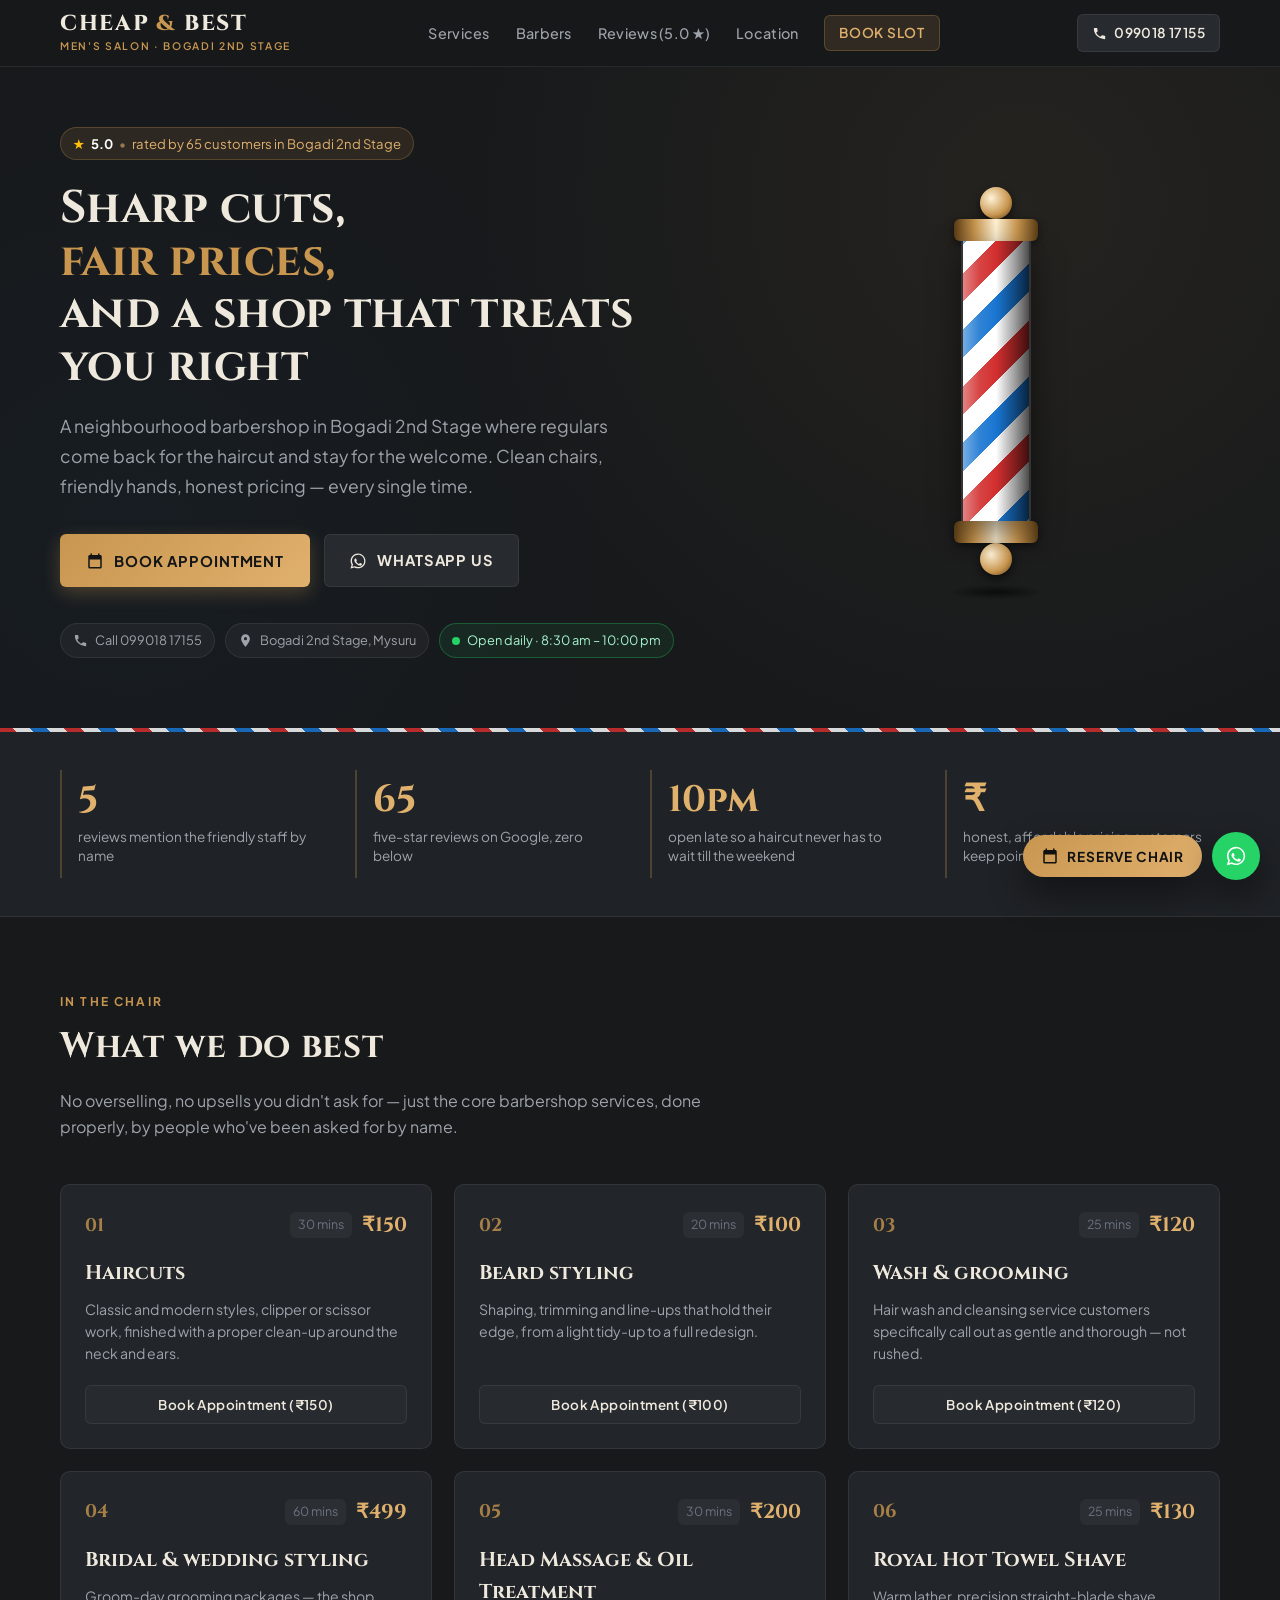
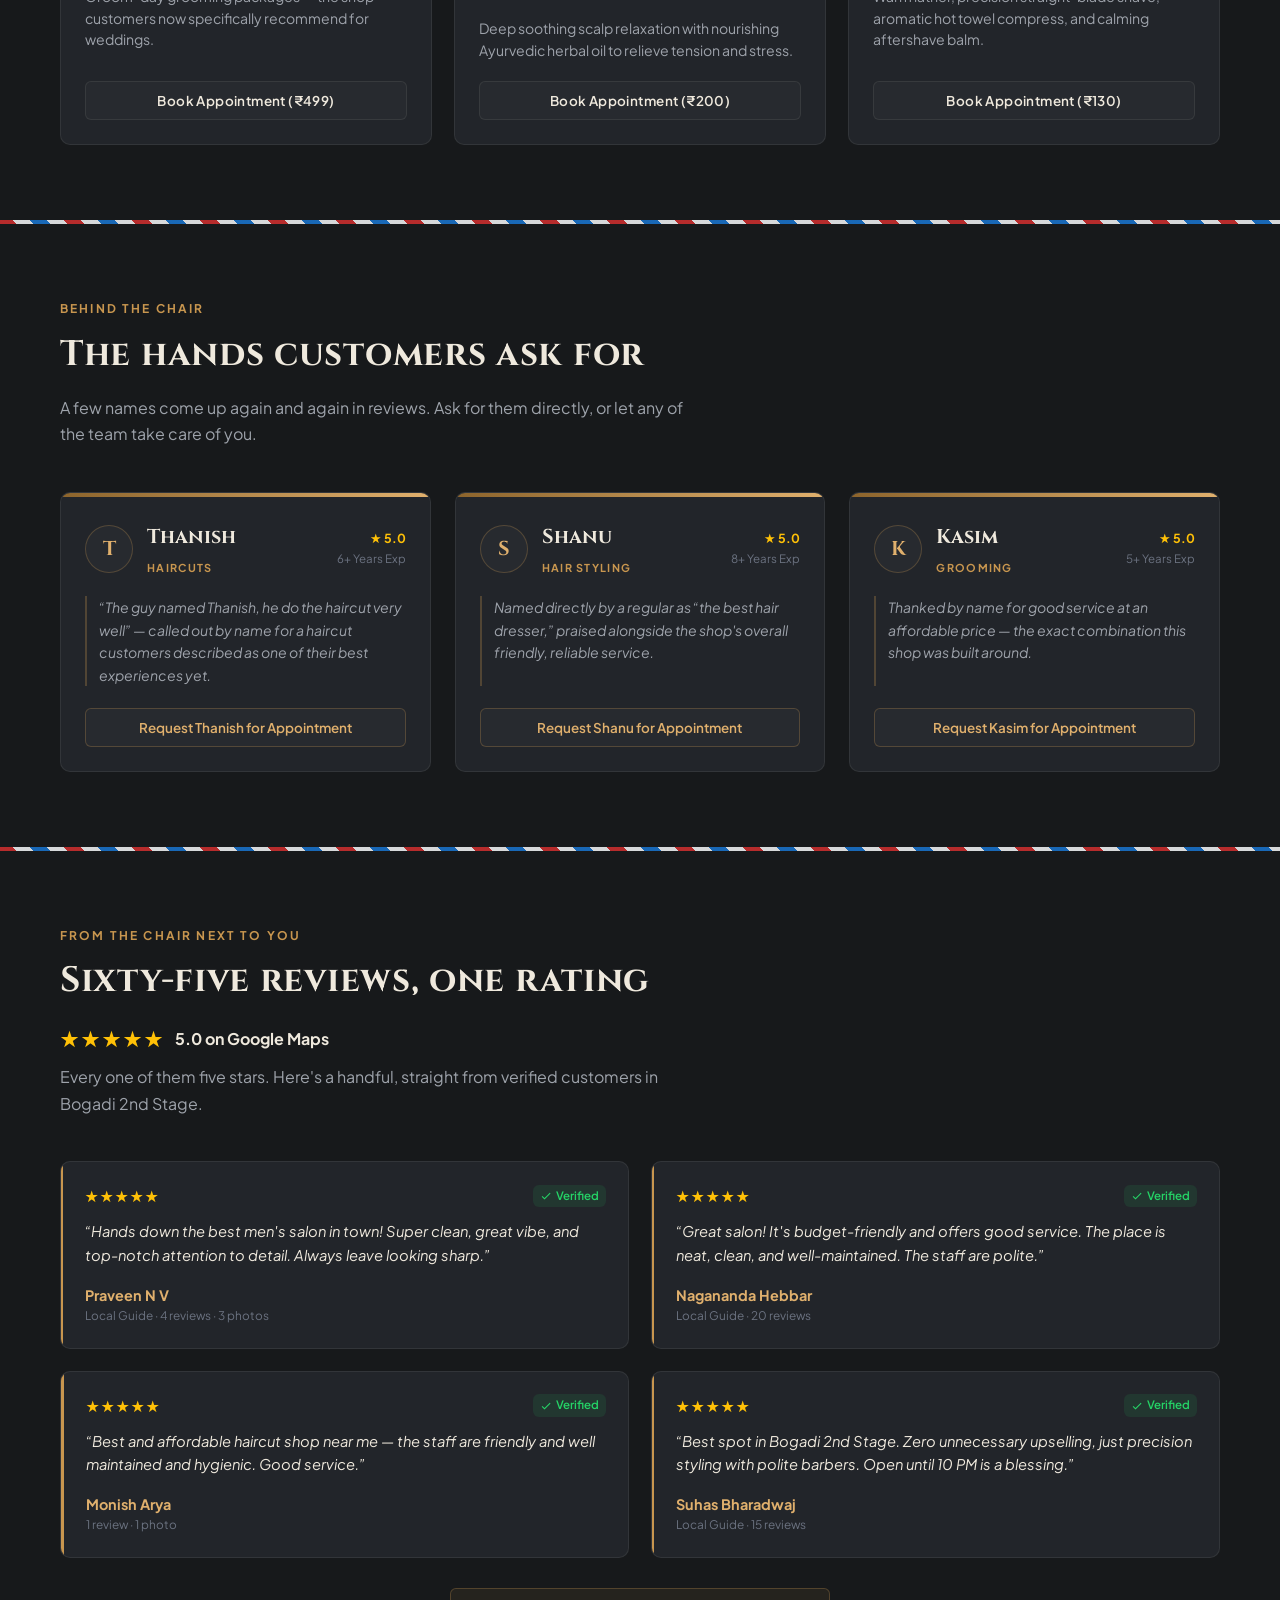
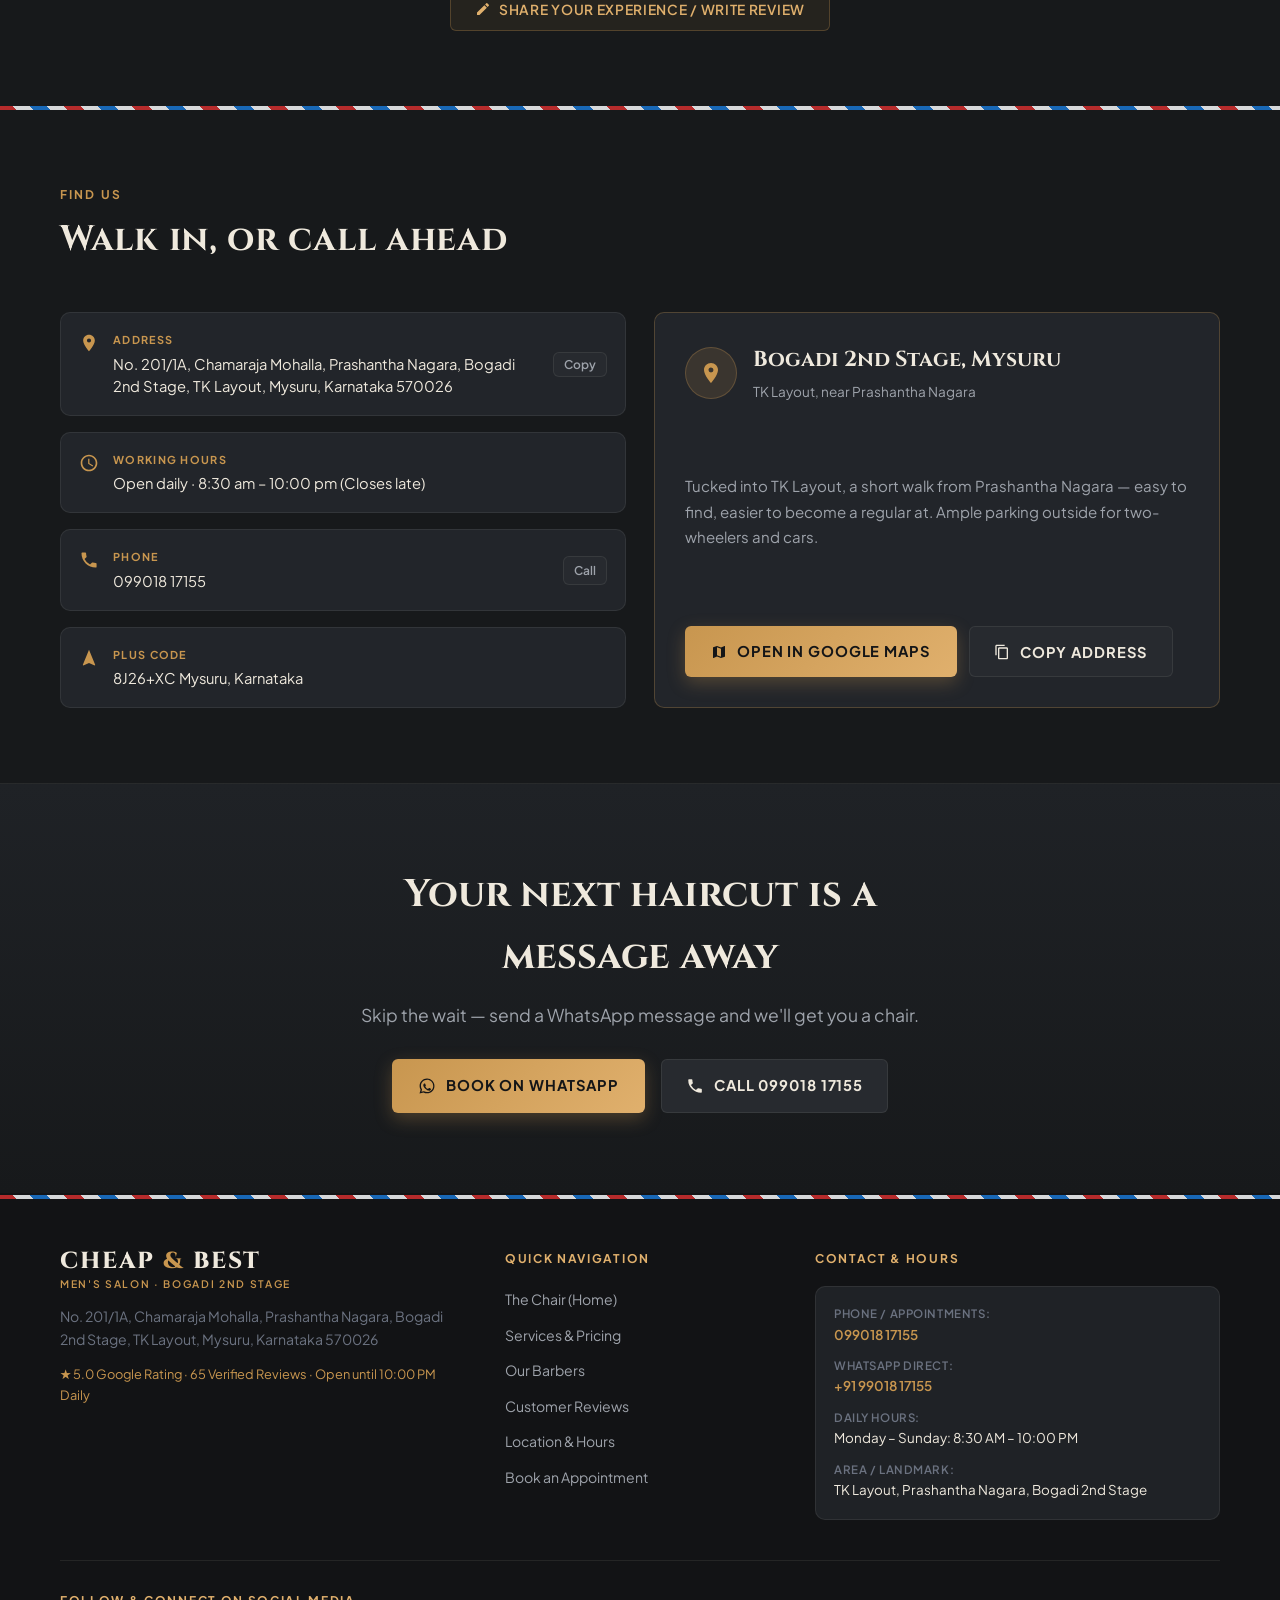
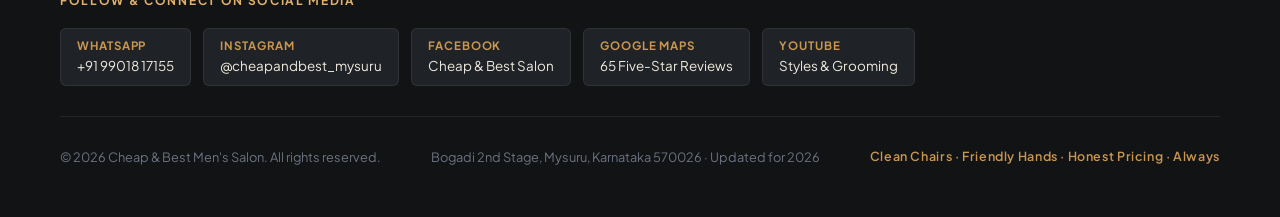
==== index.html @ 88ff7879 "feat: add web assets and site structure Implement the website codebase including HTML, CSS, and Java" ====
<!DOCTYPE html>
<html lang="en">
<head>
  <meta charset="UTF-8">
  <meta name="viewport" content="width=device-width, initial-scale=1.0">
  <title>Cheap & Best Men's Salon | Bogadi 2nd Stage, Mysuru</title>
  <meta name="description" content="A neighbourhood barbershop in Bogadi 2nd Stage where regulars come back for the haircut and stay for the welcome. Clean chairs, friendly hands, honest pricing.">
  <link rel="preconnect" href="https://fonts.googleapis.com">
  <link rel="preconnect" href="https://fonts.gstatic.com" crossorigin>
  <link href="https://fonts.googleapis.com/css2?family=Cinzel:wght@600;700;800&family=Plus+Jakarta+Sans:wght@400;500;600;700&display=swap" rel="stylesheet">
  <link rel="stylesheet" href="website/style.css">
  <link rel="stylesheet" href="style.css">
</head>
<body>

  <!-- Top Sticky Announcement & Nav -->
  <header class="site-header">
    <div class="nav-container">
      <a href="#" class="brand">
        <div class="brand-title">CHEAP <span class="amp">&amp;</span> BEST</div>
        <div class="brand-sub">MEN'S SALON · BOGADI 2ND STAGE</div>
      </a>

      <nav class="nav-links" id="navLinks">
        <a href="#services">Services</a>
        <a href="#barbers">Barbers</a>
        <a href="#reviews">Reviews (5.0 ★)</a>
        <a href="#location">Location</a>
        <a href="#book" class="nav-btn-book" onclick="openBookingModal(); return false;">Book Slot</a>
      </nav>

      <div class="header-actions">
        <a href="tel:+919901817155" class="btn-call-nav">
          <svg width="15" height="15" viewBox="0 0 24 24" fill="currentColor"><path d="M6.62 10.79a15.05 15.05 0 006.59 6.59l2.2-2.2a1 1 0 011.02-.24 11.72 11.72 0 003.68.59 1 1 0 011 1V20a1 1 0 01-1 1A17 17 0 013 4a1 1 0 011-1h3.5a1 1 0 011 1 11.72 11.72 0 00.59 3.68 1 1 0 01-.24 1.02l-2.23 2.09z"/></svg>
          <span>099018 17155</span>
        </a>
        <button class="mobile-menu-toggle" id="mobileMenuToggle" aria-label="Toggle Navigation">
          <span></span><span></span><span></span>
        </button>
      </div>
    </div>
  </header>

  <main>
    <!-- HERO SECTION -->
    <section class="hero-section">
      <div class="hero-container">
        <div class="hero-content">
          <div class="rating-badge">
            <span class="star">★</span>
            <span class="rating-score">5.0</span>
            <span class="dot">•</span>
            <span class="rating-text">rated by 65 customers in Bogadi 2nd Stage</span>
          </div>

          <h1 class="hero-headline">
            Sharp cuts,<br>
            <span class="highlight-brass">fair prices,</span><br>
            and a shop that treats you right
          </h1>

          <p class="hero-lede">
            A neighbourhood barbershop in Bogadi 2nd Stage where regulars come back for the haircut and stay for the welcome. Clean chairs, friendly hands, honest pricing — every single time.
          </p>

          <div class="hero-cta-group">
            <button class="btn-primary" onclick="openBookingModal()">
              <svg width="18" height="18" viewBox="0 0 24 24" fill="currentColor"><path d="M19 4h-1V2h-2v2H8V2H6v2H5c-1.11 0-1.99.9-1.99 2L3 20a2 2 0 002 2h14c1.1 0 2-.9 2-2V6c0-1.1-.9-2-2-2zm0 16H5V10h14v10z"/></svg>
              <span>BOOK APPOINTMENT</span>
            </button>
            <a href="https://wa.me/919901817155?text=Hi%2C%20I%27d%20like%20to%20book%20a%20chair%20at%20Cheap%20%26%20Best%20Men%27s%20Salon" target="_blank" rel="noopener" class="btn-secondary">
              <svg width="18" height="18" viewBox="0 0 24 24" fill="currentColor"><path d="M12.04 2c-5.46 0-9.91 4.45-9.91 9.91 0 1.75.46 3.45 1.32 4.95L2.05 22l5.25-1.38c1.45.79 3.08 1.21 4.74 1.21 5.46 0 9.91-4.45 9.91-9.91 0-2.65-1.03-5.14-2.9-7.01A9.816 9.816 0 0012.04 2m.01 1.67c2.2 0 4.26.86 5.82 2.42a8.225 8.225 0 012.41 5.83c0 4.54-3.7 8.24-8.24 8.24-1.42 0-2.82-.37-4.06-1.07l-.29-.17-3.12.82.83-3.04-.19-.3a8.216 8.216 0 01-1.26-4.38c0-4.54 3.7-8.24 8.24-8.24m4.52 11.64c-.25-.13-1.47-.72-1.7-.81-.23-.08-.39-.13-.56.13-.17.25-.64.81-.79.97-.14.17-.29.19-.54.06-.25-.13-1.06-.39-2.02-1.24-.74-.66-1.24-1.48-1.39-1.73-.14-.25-.02-.39.11-.51.11-.11.25-.29.37-.43.13-.14.17-.25.25-.41.08-.17.04-.31-.02-.44-.06-.13-.56-1.34-.76-1.84-.2-.49-.4-.42-.56-.43h-.47c-.17 0-.44.06-.67.31-.23.25-.88.86-.88 2.1 0 1.24.9 2.44 1.03 2.61.13.17 1.77 2.7 4.29 3.79.6.26 1.07.41 1.44.53.6.19 1.15.16 1.58.1.48-.07 1.47-.6 1.68-1.18.21-.58.21-1.07.15-1.18-.07-.12-.23-.19-.48-.31z"/></svg>
              <span>WHATSAPP US</span>
            </a>
          </div>

          <div class="hero-quick-info">
            <a href="tel:+919901817155" class="info-pill">
              <svg width="15" height="15" viewBox="0 0 24 24" fill="currentColor"><path d="M6.62 10.79a15.05 15.05 0 006.59 6.59l2.2-2.2a1 1 0 011.02-.24 11.72 11.72 0 003.68.59 1 1 0 011 1V20a1 1 0 01-1 1A17 17 0 013 4a1 1 0 011-1h3.5a1 1 0 011 1 11.72 11.72 0 00.59 3.68 1 1 0 01-.24 1.02l-2.23 2.09z"/></svg>
              <span>Call 099018 17155</span>
            </a>
            <a href="https://www.google.com/maps/search/?api=1&query=Cheap+and+Best+Men%27s+Salon+Bogadi+2nd+Stage+Mysuru" target="_blank" rel="noopener" class="info-pill">
              <svg width="15" height="15" viewBox="0 0 24 24" fill="currentColor"><path d="M12 2C8.13 2 5 5.13 5 9c0 5.25 7 13 7 13s7-7.75 7-13c0-3.87-3.13-7-7-7zm0 9.5a2.5 2.5 0 010-5 2.5 2.5 0 010 5z"/></svg>
              <span>Bogadi 2nd Stage, Mysuru</span>
            </a>
            <span class="info-pill status-open">
              <span class="pulse-dot"></span>
              <span>Open daily · 8:30 am – 10:00 pm</span>
            </span>
          </div>
        </div>

        <!-- Animated Barbershop Pole Graphic -->
        <div class="hero-pole-wrapper">
          <div class="barber-pole">
            <div class="pole-finial-top"></div>
            <div class="pole-cap-top"></div>
            <div class="pole-cylinder">
              <div class="pole-stripes"></div>
              <div class="pole-glass-gloss"></div>
            </div>
            <div class="pole-cap-bottom"></div>
            <div class="pole-finial-bottom"></div>
            <div class="pole-shadow"></div>
          </div>
        </div>
      </div>
    </section>

    <!-- BARBER STRIPE ACCENT DIVIDER -->
    <div class="barber-rule"></div>

    <!-- TRUST METRICS STRIP -->
    <section class="trust-strip">
      <div class="container trust-grid">
        <div class="trust-card">
          <div class="trust-num">5</div>
          <div class="trust-desc">reviews mention the friendly staff by name</div>
        </div>
        <div class="trust-card">
          <div class="trust-num">65</div>
          <div class="trust-desc">five-star reviews on Google, zero below</div>
        </div>
        <div class="trust-card">
          <div class="trust-num">10pm</div>
          <div class="trust-desc">open late so a haircut never has to wait till the weekend</div>
        </div>
        <div class="trust-card">
          <div class="trust-num">₹</div>
          <div class="trust-desc">honest, affordable pricing customers keep pointing out</div>
        </div>
      </div>
    </section>

    <!-- SERVICES SECTION -->
    <section class="section services-section" id="services">
      <div class="container">
        <div class="section-header">
          <span class="section-eyebrow">IN THE CHAIR</span>
          <h2 class="section-title">What we do best</h2>
          <p class="section-subtitle">
            No overselling, no upsells you didn't ask for — just the core barbershop services, done properly, by people who've been asked for by name.
          </p>
        </div>

        <div class="services-grid">
          <!-- 01 Haircuts -->
          <div class="service-card">
            <div class="service-top">
              <span class="service-num">01</span>
              <div class="service-meta">
                <span class="service-duration">30 mins</span>
                <span class="service-price">₹150</span>
              </div>
            </div>
            <h3 class="service-title">Haircuts</h3>
            <p class="service-desc">
              Classic and modern styles, clipper or scissor work, finished with a proper clean-up around the neck and ears.
            </p>
            <button class="btn-book-service" onclick="openBookingModal('Haircuts')">
              Book Appointment (₹150)
            </button>
          </div>

          <!-- 02 Beard styling -->
          <div class="service-card">
            <div class="service-top">
              <span class="service-num">02</span>
              <div class="service-meta">
                <span class="service-duration">20 mins</span>
                <span class="service-price">₹100</span>
              </div>
            </div>
            <h3 class="service-title">Beard styling</h3>
            <p class="service-desc">
              Shaping, trimming and line-ups that hold their edge, from a light tidy-up to a full redesign.
            </p>
            <button class="btn-book-service" onclick="openBookingModal('Beard styling')">
              Book Appointment (₹100)
            </button>
          </div>

          <!-- 03 Wash & grooming -->
          <div class="service-card">
            <div class="service-top">
              <span class="service-num">03</span>
              <div class="service-meta">
                <span class="service-duration">25 mins</span>
                <span class="service-price">₹120</span>
              </div>
            </div>
            <h3 class="service-title">Wash &amp; grooming</h3>
            <p class="service-desc">
              Hair wash and cleansing service customers specifically call out as gentle and thorough — not rushed.
            </p>
            <button class="btn-book-service" onclick="openBookingModal('Wash & grooming')">
              Book Appointment (₹120)
            </button>
          </div>

          <!-- 04 Bridal & wedding styling -->
          <div class="service-card">
            <div class="service-top">
              <span class="service-num">04</span>
              <div class="service-meta">
                <span class="service-duration">60 mins</span>
                <span class="service-price">₹499</span>
              </div>
            </div>
            <h3 class="service-title">Bridal &amp; wedding styling</h3>
            <p class="service-desc">
              Groom-day grooming packages — the shop customers now specifically recommend for weddings.
            </p>
            <button class="btn-book-service" onclick="openBookingModal('Bridal & wedding styling')">
              Book Appointment (₹499)
            </button>
          </div>

          <!-- 05 Head Massage -->
          <div class="service-card">
            <div class="service-top">
              <span class="service-num">05</span>
              <div class="service-meta">
                <span class="service-duration">30 mins</span>
                <span class="service-price">₹200</span>
              </div>
            </div>
            <h3 class="service-title">Head Massage &amp; Oil Treatment</h3>
            <p class="service-desc">
              Deep soothing scalp relaxation with nourishing Ayurvedic herbal oil to relieve tension and stress.
            </p>
            <button class="btn-book-service" onclick="openBookingModal('Head Massage & Oil Treatment')">
              Book Appointment (₹200)
            </button>
          </div>

          <!-- 06 Royal Shave -->
          <div class="service-card">
            <div class="service-top">
              <span class="service-num">06</span>
              <div class="service-meta">
                <span class="service-duration">25 mins</span>
                <span class="service-price">₹130</span>
              </div>
            </div>
            <h3 class="service-title">Royal Hot Towel Shave</h3>
            <p class="service-desc">
              Warm lather, precision straight-blade shave, aromatic hot towel compress, and calming aftershave balm.
            </p>
            <button class="btn-book-service" onclick="openBookingModal('Royal Hot Towel Shave')">
              Book Appointment (₹130)
            </button>
          </div>
        </div>
      </div>
    </section>

    <!-- BARBER STRIPE ACCENT DIVIDER -->
    <div class="barber-rule"></div>

    <!-- BARBERS SECTION -->
    <section class="section barbers-section" id="barbers">
      <div class="container">
        <div class="section-header">
          <span class="section-eyebrow">BEHIND THE CHAIR</span>
          <h2 class="section-title">The hands customers ask for</h2>
          <p class="section-subtitle">
            A few names come up again and again in reviews. Ask for them directly, or let any of the team take care of you.
          </p>
        </div>

        <div class="barbers-grid">
          <!-- Thanish -->
          <div class="barber-card">
            <div class="barber-top-line"></div>
            <div class="barber-body">
              <div class="barber-header">
                <div class="barber-avatar">T</div>
                <div class="barber-info">
                  <h3 class="barber-name">Thanish</h3>
                  <span class="barber-tag">HAIRCUTS</span>
                </div>
                <div class="barber-badge">
                  <span class="rating">★ 5.0</span>
                  <span class="exp">6+ Years Exp</span>
                </div>
              </div>
              <blockquote class="barber-quote">
                &ldquo;The guy named Thanish, he do the haircut very well&rdquo; — called out by name for a haircut customers described as one of their best experiences yet.
              </blockquote>
              <button class="btn-request-barber" onclick="openBookingModal(null, 'Thanish')">
                Request Thanish for Appointment
              </button>
            </div>
          </div>

          <!-- Shanu -->
          <div class="barber-card">
            <div class="barber-top-line"></div>
            <div class="barber-body">
              <div class="barber-header">
                <div class="barber-avatar">S</div>
                <div class="barber-info">
                  <h3 class="barber-name">Shanu</h3>
                  <span class="barber-tag">HAIR STYLING</span>
                </div>
                <div class="barber-badge">
                  <span class="rating">★ 5.0</span>
                  <span class="exp">8+ Years Exp</span>
                </div>
              </div>
              <blockquote class="barber-quote">
                Named directly by a regular as &ldquo;the best hair dresser,&rdquo; praised alongside the shop's overall friendly, reliable service.
              </blockquote>
              <button class="btn-request-barber" onclick="openBookingModal(null, 'Shanu')">
                Request Shanu for Appointment
              </button>
            </div>
          </div>

          <!-- Kasim -->
          <div class="barber-card">
            <div class="barber-top-line"></div>
            <div class="barber-body">
              <div class="barber-header">
                <div class="barber-avatar">K</div>
                <div class="barber-info">
                  <h3 class="barber-name">Kasim</h3>
                  <span class="barber-tag">GROOMING</span>
                </div>
                <div class="barber-badge">
                  <span class="rating">★ 5.0</span>
                  <span class="exp">5+ Years Exp</span>
                </div>
              </div>
              <blockquote class="barber-quote">
                Thanked by name for good service at an affordable price — the exact combination this shop was built around.
              </blockquote>
              <button class="btn-request-barber" onclick="openBookingModal(null, 'Kasim')">
                Request Kasim for Appointment
              </button>
            </div>
          </div>
        </div>
      </div>
    </section>

    <!-- BARBER STRIPE ACCENT DIVIDER -->
    <div class="barber-rule"></div>

    <!-- REVIEWS SECTION -->
    <section class="section reviews-section" id="reviews">
      <div class="container">
        <div class="section-header">
          <span class="section-eyebrow">FROM THE CHAIR NEXT TO YOU</span>
          <h2 class="section-title">Sixty-five reviews, one rating</h2>
          <div class="rating-stars-row">
            <span class="stars">★★★★★</span>
            <span class="score">5.0 on Google Maps</span>
          </div>
          <p class="section-subtitle">
            Every one of them five stars. Here's a handful, straight from verified customers in Bogadi 2nd Stage.
          </p>
        </div>

        <div class="reviews-grid" id="reviewsContainer">
          <!-- Review 1 -->
          <div class="review-card">
            <div class="review-line"></div>
            <div class="review-content">
              <div class="review-stars-header">
                <span class="stars">★★★★★</span>
                <span class="verified-tag">
                  <svg width="12" height="12" viewBox="0 0 24 24" fill="currentColor"><path d="M9 16.17L4.83 12l-1.42 1.41L9 19 21 7l-1.41-1.41z"/></svg>
                  Verified
                </span>
              </div>
              <p class="review-quote">&ldquo;Hands down the best men's salon in town! Super clean, great vibe, and top-notch attention to detail. Always leave looking sharp.&rdquo;</p>
              <div class="review-author-row">
                <strong class="author-name">Praveen N V</strong>
                <span class="author-meta">Local Guide · 4 reviews · 3 photos</span>
              </div>
            </div>
          </div>

          <!-- Review 2 -->
          <div class="review-card">
            <div class="review-line"></div>
            <div class="review-content">
              <div class="review-stars-header">
                <span class="stars">★★★★★</span>
                <span class="verified-tag">
                  <svg width="12" height="12" viewBox="0 0 24 24" fill="currentColor"><path d="M9 16.17L4.83 12l-1.42 1.41L9 19 21 7l-1.41-1.41z"/></svg>
                  Verified
                </span>
              </div>
              <p class="review-quote">&ldquo;Great salon! It's budget-friendly and offers good service. The place is neat, clean, and well-maintained. The staff are polite.&rdquo;</p>
              <div class="review-author-row">
                <strong class="author-name">Nagananda Hebbar</strong>
                <span class="author-meta">Local Guide · 20 reviews</span>
              </div>
            </div>
          </div>

          <!-- Review 3 -->
          <div class="review-card">
            <div class="review-line"></div>
            <div class="review-content">
              <div class="review-stars-header">
                <span class="stars">★★★★★</span>
                <span class="verified-tag">
                  <svg width="12" height="12" viewBox="0 0 24 24" fill="currentColor"><path d="M9 16.17L4.83 12l-1.42 1.41L9 19 21 7l-1.41-1.41z"/></svg>
                  Verified
                </span>
              </div>
              <p class="review-quote">&ldquo;Best and affordable haircut shop near me — the staff are friendly and well maintained and hygienic. Good service.&rdquo;</p>
              <div class="review-author-row">
                <strong class="author-name">Monish Arya</strong>
                <span class="author-meta">1 review · 1 photo</span>
              </div>
            </div>
          </div>

          <!-- Review 4 -->
          <div class="review-card">
            <div class="review-line"></div>
            <div class="review-content">
              <div class="review-stars-header">
                <span class="stars">★★★★★</span>
                <span class="verified-tag">
                  <svg width="12" height="12" viewBox="0 0 24 24" fill="currentColor"><path d="M9 16.17L4.83 12l-1.42 1.41L9 19 21 7l-1.41-1.41z"/></svg>
                  Verified
                </span>
              </div>
              <p class="review-quote">&ldquo;Best spot in Bogadi 2nd Stage. Zero unnecessary upselling, just precision styling with polite barbers. Open until 10 PM is a blessing.&rdquo;</p>
              <div class="review-author-row">
                <strong class="author-name">Suhas Bharadwaj</strong>
                <span class="author-meta">Local Guide · 15 reviews</span>
              </div>
            </div>
          </div>
        </div>

        <div class="review-action-wrap">
          <button class="btn-write-review" onclick="openReviewModal()">
            <svg width="16" height="16" viewBox="0 0 24 24" fill="currentColor"><path d="M3 17.25V21h3.75L17.81 9.94l-3.75-3.75L3 17.25zM20.71 7.04a.996.996 0 000-1.41l-2.34-2.34a.996.996 0 00-1.41 0l-1.83 1.83 3.75 3.75 1.83-1.83z"/></svg>
            <span>SHARE YOUR EXPERIENCE / WRITE REVIEW</span>
          </button>
        </div>
      </div>
    </section>

    <!-- BARBER STRIPE ACCENT DIVIDER -->
    <div class="barber-rule"></div>

    <!-- LOCATION & HOURS SECTION -->
    <section class="section location-section" id="location">
      <div class="container">
        <div class="section-header">
          <span class="section-eyebrow">FIND US</span>
          <h2 class="section-title">Walk in, or call ahead</h2>
        </div>

        <div class="location-layout">
          <!-- Details List -->
          <div class="location-details">
            <div class="loc-item" onclick="copyAddress()">
              <div class="loc-icon">
                <svg width="20" height="20" viewBox="0 0 24 24" fill="currentColor"><path d="M12 2C8.13 2 5 5.13 5 9c0 5.25 7 13 7 13s7-7.75 7-13c0-3.87-3.13-7-7-7zm0 9.5a2.5 2.5 0 010-5 2.5 2.5 0 010 5z"/></svg>
              </div>
              <div class="loc-info">
                <span class="loc-label">ADDRESS</span>
                <p class="loc-val">No. 201/1A, Chamaraja Mohalla, Prashantha Nagara, Bogadi 2nd Stage, TK Layout, Mysuru, Karnataka 570026</p>
              </div>
              <button class="btn-copy-chip" title="Copy Address">Copy</button>
            </div>

            <div class="loc-item">
              <div class="loc-icon">
                <svg width="20" height="20" viewBox="0 0 24 24" fill="currentColor"><path d="M11.99 2C6.47 2 2 6.48 2 12s4.47 10 9.99 10C17.52 22 22 17.52 22 12S17.52 2 11.99 2zM12 20c-4.42 0-8-3.58-8-8s3.58-8 8-8 8 3.58 8 8-3.58 8-8 8zm.5-13H11v6l5.25 3.15.75-1.23-4.5-2.67z"/></svg>
              </div>
              <div class="loc-info">
                <span class="loc-label">WORKING HOURS</span>
                <p class="loc-val">Open daily · 8:30 am – 10:00 pm (Closes late)</p>
              </div>
            </div>

            <div class="loc-item" onclick="window.location.href='tel:+919901817155'">
              <div class="loc-icon">
                <svg width="20" height="20" viewBox="0 0 24 24" fill="currentColor"><path d="M6.62 10.79a15.05 15.05 0 006.59 6.59l2.2-2.2a1 1 0 011.02-.24 11.72 11.72 0 003.68.59 1 1 0 011 1V20a1 1 0 01-1 1A17 17 0 013 4a1 1 0 011-1h3.5a1 1 0 011 1 11.72 11.72 0 00.59 3.68 1 1 0 01-.24 1.02l-2.23 2.09z"/></svg>
              </div>
              <div class="loc-info">
                <span class="loc-label">PHONE</span>
                <p class="loc-val">099018 17155</p>
              </div>
              <a href="tel:+919901817155" class="btn-copy-chip">Call</a>
            </div>

            <div class="loc-item">
              <div class="loc-icon">
                <svg width="20" height="20" viewBox="0 0 24 24" fill="currentColor"><path d="M12 2L4.5 20.29l.71.71L12 18l6.79 3 .71-.71z"/></svg>
              </div>
              <div class="loc-info">
                <span class="loc-label">PLUS CODE</span>
                <p class="loc-val">8J26+XC Mysuru, Karnataka</p>
              </div>
            </div>
          </div>

          <!-- Interactive Map Guide Card -->
          <div class="location-map-card">
            <div class="map-card-header">
              <div class="pin-circle">
                <svg width="24" height="24" viewBox="0 0 24 24" fill="currentColor"><path d="M12 2C8.13 2 5 5.13 5 9c0 5.25 7 13 7 13s7-7.75 7-13c0-3.87-3.13-7-7-7zm0 9.5a2.5 2.5 0 010-5 2.5 2.5 0 010 5z"/></svg>
              </div>
              <div>
                <h3 class="map-card-title">Bogadi 2nd Stage, Mysuru</h3>
                <span class="map-card-sub">TK Layout, near Prashantha Nagara</span>
              </div>
            </div>

            <p class="map-card-desc">
              Tucked into TK Layout, a short walk from Prashantha Nagara — easy to find, easier to become a regular at. Ample parking outside for two-wheelers and cars.
            </p>

            <div class="map-actions">
              <a href="https://www.google.com/maps/search/?api=1&query=Cheap+and+Best+Men%27s+Salon+Bogadi+2nd+Stage+Mysuru" target="_blank" rel="noopener" class="btn-primary">
                <svg width="16" height="16" viewBox="0 0 24 24" fill="currentColor"><path d="M20.5 3l-.16.03L15 5.1 9 3 3.36 4.9c-.21.07-.36.25-.36.48V20.5c0 .28.22.5.5.5l.16-.03L9 18.9l6 2.1 5.64-1.9c.21-.07.36-.25.36-.48V3.5c0-.28-.22-.5-.5-.5zM15 19l-6-2.11V5l6 2.11V19z"/></svg>
                <span>OPEN IN GOOGLE MAPS</span>
              </a>
              <button class="btn-secondary" onclick="copyAddress()">
                <svg width="16" height="16" viewBox="0 0 24 24" fill="currentColor"><path d="M16 1H4c-1.1 0-2 .9-2 2v14h2V3h12V1zm3 4H8c-1.1 0-2 .9-2 2v14c0 1.1.9 2 2 2h11c1.1 0 2-.9 2-2V7c0-1.1-.9-2-2-2zm0 16H8V7h11v14z"/></svg>
                <span>COPY ADDRESS</span>
              </button>
            </div>
          </div>
        </div>
      </div>
    </section>

    <!-- FINAL CTA SECTION -->
    <section class="final-cta">
      <div class="container cta-content">
        <h2 class="cta-title">Your next haircut is a message away</h2>
        <p class="cta-subtitle">Skip the wait — send a WhatsApp message and we'll get you a chair.</p>
        <div class="cta-buttons">
          <a href="https://wa.me/919901817155?text=Hi%20Cheap%20%26%20Best%2C%20I%27d%20like%20to%20book%20a%20chair%20today%20at%20Bogadi%202nd%20Stage" target="_blank" rel="noopener" class="btn-primary">
            <svg width="18" height="18" viewBox="0 0 24 24" fill="currentColor"><path d="M12.04 2c-5.46 0-9.91 4.45-9.91 9.91 0 1.75.46 3.45 1.32 4.95L2.05 22l5.25-1.38c1.45.79 3.08 1.21 4.74 1.21 5.46 0 9.91-4.45 9.91-9.91 0-2.65-1.03-5.14-2.9-7.01A9.816 9.816 0 0012.04 2m.01 1.67c2.2 0 4.26.86 5.82 2.42a8.225 8.225 0 012.41 5.83c0 4.54-3.7 8.24-8.24 8.24-1.42 0-2.82-.37-4.06-1.07l-.29-.17-3.12.82.83-3.04-.19-.3a8.216 8.216 0 01-1.26-4.38c0-4.54 3.7-8.24 8.24-8.24m4.52 11.64c-.25-.13-1.47-.72-1.7-.81-.23-.08-.39-.13-.56.13-.17.25-.64.81-.79.97-.14.17-.29.19-.54.06-.25-.13-1.06-.39-2.02-1.24-.74-.66-1.24-1.48-1.39-1.73-.14-.25-.02-.39.11-.51.11-.11.25-.29.37-.43.13-.14.17-.25.25-.41.08-.17.04-.31-.02-.44-.06-.13-.56-1.34-.76-1.84-.2-.49-.4-.42-.56-.43h-.47c-.17 0-.44.06-.67.31-.23.25-.88.86-.88 2.1 0 1.24.9 2.44 1.03 2.61.13.17 1.77 2.7 4.29 3.79.6.26 1.07.41 1.44.53.6.19 1.15.16 1.58.1.48-.07 1.47-.6 1.68-1.18.21-.58.21-1.07.15-1.18-.07-.12-.23-.19-.48-.31z"/></svg>
            <span>BOOK ON WHATSAPP</span>
          </a>
          <a href="tel:+919901817155" class="btn-secondary">
            <svg width="18" height="18" viewBox="0 0 24 24" fill="currentColor"><path d="M6.62 10.79a15.05 15.05 0 006.59 6.59l2.2-2.2a1 1 0 011.02-.24 11.72 11.72 0 003.68.59 1 1 0 011 1V20a1 1 0 01-1 1A17 17 0 013 4a1 1 0 011-1h3.5a1 1 0 011 1 11.72 11.72 0 00.59 3.68 1 1 0 01-.24 1.02l-2.23 2.09z"/></svg>
            <span>CALL 099018 17155</span>
          </a>
        </div>
      </div>
    </section>
  </main>

  <!-- COMPREHENSIVE FOOTER -->
  <footer class="site-footer">
    <div class="barber-rule"></div>
    <div class="container footer-container">
      <div class="footer-top">
        <div class="footer-brand">
          <div class="brand-title">CHEAP <span class="amp">&amp;</span> BEST</div>
          <div class="brand-sub">MEN'S SALON · BOGADI 2ND STAGE</div>
          <p class="footer-tagline">
            No. 201/1A, Chamaraja Mohalla, Prashantha Nagara, Bogadi 2nd Stage, TK Layout, Mysuru, Karnataka 570026
          </p>
          <div class="footer-stats-note">
            <span>★ 5.0 Google Rating</span> · <span>65 Verified Reviews</span> · <span>Open until 10:00 PM Daily</span>
          </div>
        </div>

        <div class="footer-nav-col">
          <h4 class="footer-col-title">QUICK NAVIGATION</h4>
          <ul class="footer-links">
            <li><a href="#">The Chair (Home)</a></li>
            <li><a href="#services">Services &amp; Pricing</a></li>
            <li><a href="#barbers">Our Barbers</a></li>
            <li><a href="#reviews">Customer Reviews</a></li>
            <li><a href="#location">Location &amp; Hours</a></li>
            <li><a href="#" onclick="openBookingModal(); return false;">Book an Appointment</a></li>
          </ul>
        </div>

        <div class="footer-contact-col">
          <h4 class="footer-col-title">CONTACT &amp; HOURS</h4>
          <div class="footer-contact-card">
            <div class="contact-row">
              <span class="label">Phone / Appointments:</span>
              <a href="tel:+919901817155" class="value highlight">099018 17155</a>
            </div>
            <div class="contact-row">
              <span class="label">WhatsApp Direct:</span>
              <a href="https://wa.me/919901817155" target="_blank" rel="noopener" class="value highlight">+91 99018 17155</a>
            </div>
            <div class="contact-row">
              <span class="label">Daily Hours:</span>
              <span class="value">Monday – Sunday: 8:30 AM – 10:00 PM</span>
            </div>
            <div class="contact-row">
              <span class="label">Area / Landmark:</span>
              <span class="value">TK Layout, Prashantha Nagara, Bogadi 2nd Stage</span>
            </div>
          </div>
        </div>
      </div>

      <div class="footer-social-wrap">
        <h4 class="footer-col-title">FOLLOW &amp; CONNECT ON SOCIAL MEDIA</h4>
        <div class="social-chips">
          <a href="https://wa.me/919901817155?text=Hi%2C%20I%27d%20like%20to%20book%20an%20appointment" target="_blank" rel="noopener" class="social-chip">
            <span class="s-name">WhatsApp</span>
            <span class="s-handle">+91 99018 17155</span>
          </a>
          <a href="https://www.instagram.com/cheapandbest_mysuru" target="_blank" rel="noopener" class="social-chip">
            <span class="s-name">Instagram</span>
            <span class="s-handle">@cheapandbest_mysuru</span>
          </a>
          <a href="https://www.facebook.com/cheapandbestsalonmysuru" target="_blank" rel="noopener" class="social-chip">
            <span class="s-name">Facebook</span>
            <span class="s-handle">Cheap &amp; Best Salon</span>
          </a>
          <a href="https://www.google.com/maps/search/?api=1&query=Cheap+and+Best+Men%27s+Salon+Bogadi+2nd+Stage+Mysuru" target="_blank" rel="noopener" class="social-chip">
            <span class="s-name">Google Maps</span>
            <span class="s-handle">65 Five-Star Reviews</span>
          </a>
          <a href="https://www.youtube.com/@cheapandbestmysuru" target="_blank" rel="noopener" class="social-chip">
            <span class="s-name">YouTube</span>
            <span class="s-handle">Styles &amp; Grooming</span>
          </a>
        </div>
      </div>

      <div class="footer-bottom">
        <p class="copyright">&copy; <span id="currentYear">2026</span> Cheap &amp; Best Men's Salon. All rights reserved.</p>
        <p class="footer-subtext">Bogadi 2nd Stage, Mysuru, Karnataka 570026 · Updated for 2026</p>
        <p class="footer-promise">Clean Chairs · Friendly Hands · Honest Pricing · Always</p>
      </div>
    </div>
  </footer>

  <!-- BOOKING MODAL -->
  <div class="modal-backdrop" id="bookingModal">
    <div class="modal-dialog">
      <button class="modal-close" onclick="closeBookingModal()">&times;</button>
      <div class="modal-header">
        <span class="modal-eyebrow">BOOK APPOINTMENT</span>
        <h3 class="modal-title">Skip the wait in Bogadi</h3>
      </div>
      <form id="bookingForm" onsubmit="handleBookingSubmit(event)">
        <!-- Service Selector -->
        <div class="form-group">
          <label class="form-label">1. CHOOSE SERVICE</label>
          <div class="chip-select-row" id="serviceOptions">
            <label class="chip-option"><input type="radio" name="service" value="Haircuts (₹150)" checked><span>Haircuts (₹150)</span></label>
            <label class="chip-option"><input type="radio" name="service" value="Beard styling (₹100)"><span>Beard styling (₹100)</span></label>
            <label class="chip-option"><input type="radio" name="service" value="Wash & grooming (₹120)"><span>Wash &amp; grooming (₹120)</span></label>
            <label class="chip-option"><input type="radio" name="service" value="Bridal & wedding styling (₹499)"><span>Wedding styling (₹499)</span></label>
            <label class="chip-option"><input type="radio" name="service" value="Head Massage (₹200)"><span>Head Massage (₹200)</span></label>
            <label class="chip-option"><input type="radio" name="service" value="Royal Hot Towel Shave (₹130)"><span>Royal Shave (₹130)</span></label>
          </div>
        </div>

        <!-- Barber Selector -->
        <div class="form-group">
          <label class="form-label">2. PREFERRED BARBER</label>
          <div class="chip-select-row" id="barberOptions">
            <label class="chip-option"><input type="radio" name="barber" value="Any Available Stylist" checked><span>Any Stylist</span></label>
            <label class="chip-option"><input type="radio" name="barber" value="Thanish"><span>Thanish</span></label>
            <label class="chip-option"><input type="radio" name="barber" value="Shanu"><span>Shanu</span></label>
            <label class="chip-option"><input type="radio" name="barber" value="Kasim"><span>Kasim</span></label>
          </div>
        </div>

        <!-- Date & Time -->
        <div class="form-group">
          <label class="form-label">3. DAY &amp; PREFERRED TIME</label>
          <div class="chip-select-row">
            <label class="chip-option"><input type="radio" name="day" value="Today" checked><span>Today</span></label>
            <label class="chip-option"><input type="radio" name="day" value="Tomorrow"><span>Tomorrow</span></label>
            <label class="chip-option"><input type="radio" name="day" value="This Weekend"><span>This Weekend</span></label>
          </div>
          <div class="chip-select-row time-slots">
            <label class="chip-option"><input type="radio" name="time" value="10:00 AM"><span>10:00 AM</span></label>
            <label class="chip-option"><input type="radio" name="time" value="12:00 PM"><span>12:00 PM</span></label>
            <label class="chip-option"><input type="radio" name="time" value="2:30 PM"><span>2:30 PM</span></label>
            <label class="chip-option"><input type="radio" name="time" value="4:00 PM" checked><span>4:00 PM</span></label>
            <label class="chip-option"><input type="radio" name="time" value="6:30 PM"><span>6:30 PM</span></label>
            <label class="chip-option"><input type="radio" name="time" value="8:30 PM"><span>8:30 PM</span></label>
          </div>
        </div>

        <!-- Contact Inputs -->
        <div class="form-group">
          <label class="form-label">4. YOUR DETAILS</label>
          <input type="text" id="custName" class="form-input" placeholder="Your Name" required>
          <input type="tel" id="custPhone" class="form-input" placeholder="Phone Number" required>
        </div>

        <div class="modal-actions">
          <button type="submit" class="btn-primary full-width">
            <span>CONFIRM &amp; BOOK VIA WHATSAPP (INSTANT)</span>
          </button>
        </div>
      </form>
    </div>
  </div>

  <!-- WRITE REVIEW MODAL -->
  <div class="modal-backdrop" id="reviewModal">
    <div class="modal-dialog">
      <button class="modal-close" onclick="closeReviewModal()">&times;</button>
      <div class="modal-header">
        <span class="modal-eyebrow">COMMUNITY FEEDBACK</span>
        <h3 class="modal-title">Write a Review</h3>
        <p class="modal-subtitle">Help your neighbours in Bogadi know what to expect.</p>
      </div>
      <form id="reviewForm" onsubmit="handleReviewSubmit(event)">
        <div class="form-group">
          <label class="form-label">STAR RATING</label>
          <div class="star-rating-picker" id="starPicker">
            <span class="pick-star active" data-val="1">★</span>
            <span class="pick-star active" data-val="2">★</span>
            <span class="pick-star active" data-val="3">★</span>
            <span class="pick-star active" data-val="4">★</span>
            <span class="pick-star active" data-val="5">★</span>
          </div>
          <input type="hidden" id="reviewRatingVal" value="5">
        </div>
        <div class="form-group">
          <label class="form-label">YOUR NAME</label>
          <input type="text" id="reviewAuthor" class="form-input" placeholder="e.g. Ramesh Kumar" required>
        </div>
        <div class="form-group">
          <label class="form-label">YOUR EXPERIENCE</label>
          <textarea id="reviewText" class="form-input form-textarea" rows="4" placeholder="Tell us how your haircut or grooming went..." required></textarea>
        </div>
        <div class="modal-actions">
          <button type="submit" class="btn-primary full-width">
            <span>SUBMIT REVIEW</span>
          </button>
        </div>
      </form>
    </div>
  </div>

  <!-- FLOATING WHATSAPP & BOOKING DOCK -->
  <div class="floating-dock">
    <button class="dock-btn-book" onclick="openBookingModal()">
      <svg width="18" height="18" viewBox="0 0 24 24" fill="currentColor"><path d="M19 4h-1V2h-2v2H8V2H6v2H5c-1.11 0-1.99.9-1.99 2L3 20a2 2 0 002 2h14c1.1 0 2-.9 2-2V6c0-1.1-.9-2-2-2zm0 16H5V10h14v10z"/></svg>
      <span>RESERVE CHAIR</span>
    </button>
    <a href="https://wa.me/919901817155?text=Hi%2C%20I%27d%20like%20to%20book%20a%20chair" target="_blank" rel="noopener" class="dock-btn-wa" title="Chat on WhatsApp">
      <svg width="22" height="22" viewBox="0 0 24 24" fill="currentColor"><path d="M12.04 2c-5.46 0-9.91 4.45-9.91 9.91 0 1.75.46 3.45 1.32 4.95L2.05 22l5.25-1.38c1.45.79 3.08 1.21 4.74 1.21 5.46 0 9.91-4.45 9.91-9.91 0-2.65-1.03-5.14-2.9-7.01A9.816 9.816 0 0012.04 2m.01 1.67c2.2 0 4.26.86 5.82 2.42a8.225 8.225 0 012.41 5.83c0 4.54-3.7 8.24-8.24 8.24-1.42 0-2.82-.37-4.06-1.07l-.29-.17-3.12.82.83-3.04-.19-.3a8.216 8.216 0 01-1.26-4.38c0-4.54 3.7-8.24 8.24-8.24m4.52 11.64c-.25-.13-1.47-.72-1.7-.81-.23-.08-.39-.13-.56.13-.17.25-.64.81-.79.97-.14.17-.29.19-.54.06-.25-.13-1.06-.39-2.02-1.24-.74-.66-1.24-1.48-1.39-1.73-.14-.25-.02-.39.11-.51.11-.11.25-.29.37-.43.13-.14.17-.25.25-.41.08-.17.04-.31-.02-.44-.06-.13-.56-1.34-.76-1.84-.2-.49-.4-.42-.56-.43h-.47c-.17 0-.44.06-.67.31-.23.25-.88.86-.88 2.1 0 1.24.9 2.44 1.03 2.61.13.17 1.77 2.7 4.29 3.79.6.26 1.07.41 1.44.53.6.19 1.15.16 1.58.1.48-.07 1.47-.6 1.68-1.18.21-.58.21-1.07.15-1.18-.07-.12-.23-.19-.48-.31z"/></svg>
    </a>
  </div>

  <!-- TOAST NOTIFICATION -->
  <div id="toast" class="toast"></div>

  <script src="website/script.js"></script>
  <script src="script.js"></script>
</body>
</html>
---- website/style.css ----
/* =========================================================
   CHEAP & BEST MEN'S SALON - STYLESHEET
   Warm Ink & Brass Palette | Bogadi 2nd Stage, Mysuru
   ========================================================= */

:root {
  --bg-base: #17191b;
  --bg-surface: #1f2226;
  --bg-surface-alt: #272a2f;
  --bg-card: #22252a;
  --bg-elevated: #2d3137;

  --text-primary: #efe9dd;
  --text-secondary: #9ea3ab;
  --text-muted: #6b7280;

  --brass-gold: #c8964f;
  --brass-light: #e0b06d;
  --brass-dark: #8c642c;
  --brass-glow: rgba(200, 150, 79, 0.25);

  --accent-red: #d32f2f;
  --accent-blue: #1976d2;
  --accent-white: #f8fafc;
  --accent-green: #25D366;

  --border-subtle: rgba(239, 233, 221, 0.08);
  --border-brass: rgba(200, 150, 79, 0.28);
  --border-active: rgba(200, 150, 79, 0.7);

  --font-serif: 'Cinzel', serif, Georgia;
  --font-sans: 'Plus Jakarta Sans', system-ui, -apple-system, sans-serif;
  --radius-sm: 6px;
  --radius-md: 10px;
  --radius-lg: 16px;
  --radius-full: 9999px;
  --shadow-sm: 0 4px 12px rgba(0, 0, 0, 0.2);
  --shadow-lg: 0 16px 36px rgba(0, 0, 0, 0.45);
}

/* Reset & Basics */
*, *::before, *::after {
  box-sizing: border-box;
  margin: 0;
  padding: 0;
}

html {
  scroll-behavior: smooth;
  font-size: 16px;
  background-color: var(--bg-base);
  color: var(--text-primary);
}

body {
  font-family: var(--font-sans);
  line-height: 1.6;
  background-color: var(--bg-base);
  overflow-x: hidden;
  -webkit-font-smoothing: antialiased;
}

a {
  color: inherit;
  text-decoration: none;
}

button {
  font-family: inherit;
  cursor: pointer;
  border: none;
  background: none;
}

.container {
  width: 100%;
  max-width: 1200px;
  margin: 0 auto;
  padding: 0 20px;
}

/* Barber Stripe Rule */
.barber-rule {
  width: 100%;
  height: 4px;
  background: repeating-linear-gradient(
    45deg,
    var(--accent-red) 0px,
    var(--accent-red) 12px,
    var(--accent-white) 12px,
    var(--accent-white) 24px,
    var(--accent-blue) 24px,
    var(--accent-blue) 36px,
    var(--accent-white) 36px,
    var(--accent-white) 48px
  );
  opacity: 0.85;
}

/* Header & Nav */
.site-header {
  position: sticky;
  top: 0;
  z-index: 100;
  background-color: rgba(23, 25, 27, 0.94);
  backdrop-filter: blur(12px);
  border-bottom: 1px solid var(--border-subtle);
  padding: 12px 0;
}

.nav-container {
  max-width: 1200px;
  margin: 0 auto;
  padding: 0 20px;
  display: flex;
  align-items: center;
  justify-content: space-between;
}

.brand {
  display: flex;
  flex-direction: column;
}

.brand-title {
  font-family: var(--font-serif);
  font-size: 1.35rem;
  font-weight: 800;
  letter-spacing: 0.08em;
  color: var(--text-primary);
  line-height: 1.1;
}

.brand-title .amp {
  color: var(--brass-gold);
}

.brand-sub {
  font-size: 0.65rem;
  letter-spacing: 0.16em;
  color: var(--brass-gold);
  font-weight: 600;
  margin-top: 2px;
}

.nav-links {
  display: flex;
  align-items: center;
  gap: 26px;
}

.nav-links a {
  font-size: 0.9rem;
  font-weight: 500;
  color: var(--text-secondary);
  transition: color 0.2s ease;
  letter-spacing: 0.02em;
}

.nav-links a:hover {
  color: var(--brass-light);
}

.nav-links .nav-btn-book {
  background: rgba(200, 150, 79, 0.15);
  color: var(--brass-light);
  border: 1px solid var(--border-brass);
  padding: 6px 14px;
  border-radius: var(--radius-sm);
  font-weight: 600;
  font-size: 0.85rem;
  text-transform: uppercase;
  letter-spacing: 0.05em;
}

.nav-links .nav-btn-book:hover {
  background: var(--brass-gold);
  color: #111;
}

.header-actions {
  display: flex;
  align-items: center;
  gap: 12px;
}

.btn-call-nav {
  display: inline-flex;
  align-items: center;
  gap: 7px;
  background: var(--bg-surface-alt);
  color: var(--text-primary);
  border: 1px solid var(--border-subtle);
  padding: 7px 14px;
  border-radius: var(--radius-sm);
  font-size: 0.85rem;
  font-weight: 600;
  letter-spacing: 0.03em;
  transition: all 0.2s ease;
}

.btn-call-nav:hover {
  border-color: var(--brass-gold);
  color: var(--brass-light);
}

.mobile-menu-toggle {
  display: none;
  flex-direction: column;
  gap: 5px;
  width: 32px;
  padding: 4px;
}

.mobile-menu-toggle span {
  display: block;
  width: 100%;
  height: 2px;
  background: var(--text-primary);
  border-radius: 2px;
  transition: 0.3s;
}

/* HERO SECTION */
.hero-section {
  padding: 60px 0 70px;
  background: radial-gradient(circle at 80% 20%, rgba(200, 150, 79, 0.08), transparent 50%),
              radial-gradient(circle at 10% 70%, rgba(25, 118, 210, 0.04), transparent 40%),
              var(--bg-base);
}

.hero-container {
  max-width: 1200px;
  margin: 0 auto;
  padding: 0 20px;
  display: grid;
  grid-template-columns: 1.2fr 0.8fr;
  gap: 40px;
  align-items: center;
}

.rating-badge {
  display: inline-flex;
  align-items: center;
  gap: 6px;
  background: rgba(200, 150, 79, 0.12);
  border: 1px solid var(--border-brass);
  padding: 5px 12px;
  border-radius: var(--radius-full);
  font-size: 0.82rem;
  color: var(--brass-light);
  margin-bottom: 22px;
}

.rating-badge .star {
  color: #ffc107;
}

.rating-badge .rating-score {
  font-weight: 700;
  color: #fff;
}

.rating-badge .dot {
  opacity: 0.6;
}

.hero-headline {
  font-family: var(--font-serif);
  font-size: 2.85rem;
  font-weight: 700;
  line-height: 1.15;
  letter-spacing: 0.01em;
  margin-bottom: 20px;
  color: var(--text-primary);
}

.highlight-brass {
  color: var(--brass-gold);
}

.hero-lede {
  font-size: 1.1rem;
  color: var(--text-secondary);
  max-width: 580px;
  margin-bottom: 32px;
  line-height: 1.7;
}

.hero-cta-group {
  display: flex;
  flex-wrap: wrap;
  gap: 14px;
  margin-bottom: 36px;
}

.btn-primary {
  display: inline-flex;
  align-items: center;
  justify-content: center;
  gap: 10px;
  background: linear-gradient(135deg, #c8964f 0%, #e0b06d 100%);
  color: #141517;
  font-weight: 700;
  font-size: 0.92rem;
  letter-spacing: 0.06em;
  padding: 14px 26px;
  border-radius: var(--radius-sm);
  box-shadow: 0 6px 18px rgba(200, 150, 79, 0.3);
  transition: all 0.25s ease;
}

.btn-primary:hover {
  transform: translateY(-2px);
  box-shadow: 0 8px 24px rgba(200, 150, 79, 0.45);
}

.btn-secondary {
  display: inline-flex;
  align-items: center;
  justify-content: center;
  gap: 10px;
  background: var(--bg-surface-alt);
  color: var(--text-primary);
  font-weight: 700;
  font-size: 0.92rem;
  letter-spacing: 0.06em;
  padding: 14px 24px;
  border-radius: var(--radius-sm);
  border: 1px solid var(--border-subtle);
  transition: all 0.25s ease;
}

.btn-secondary:hover {
  border-color: var(--brass-gold);
  color: var(--brass-light);
  transform: translateY(-2px);
}

.hero-quick-info {
  display: flex;
  flex-wrap: wrap;
  gap: 10px;
}

.info-pill {
  display: inline-flex;
  align-items: center;
  gap: 7px;
  background: rgba(255, 255, 255, 0.04);
  border: 1px solid var(--border-subtle);
  padding: 6px 12px;
  border-radius: var(--radius-full);
  font-size: 0.8rem;
  color: var(--text-secondary);
  transition: all 0.2s;
}

.info-pill:hover {
  border-color: var(--brass-gold);
  color: var(--brass-light);
}

.status-open {
  border-color: rgba(37, 211, 102, 0.3);
  color: #a7f3d0;
  background: rgba(37, 211, 102, 0.08);
}

.pulse-dot {
  width: 8px;
  height: 8px;
  background: #25d366;
  border-radius: 50%;
  animation: pulseAnim 2s infinite;
}

@keyframes pulseAnim {
  0% { transform: scale(0.9); box-shadow: 0 0 0 0 rgba(37, 211, 102, 0.7); }
  70% { transform: scale(1.1); box-shadow: 0 0 0 7px rgba(37, 211, 102, 0); }
  100% { transform: scale(0.9); box-shadow: 0 0 0 0 rgba(37, 211, 102, 0); }
}

/* Animated 3D Barber Pole */
.hero-pole-wrapper {
  display: flex;
  justify-content: center;
  align-items: center;
  perspective: 900px;
}

.barber-pole {
  display: flex;
  flex-direction: column;
  align-items: center;
  position: relative;
}

.pole-finial-top, .pole-finial-bottom {
  width: 32px;
  height: 32px;
  border-radius: 50%;
  background: radial-gradient(circle at 35% 35%, #fff2d6, #c8964f 60%, #5a3c14);
  box-shadow: 0 4px 10px rgba(0, 0, 0, 0.6);
}

.pole-cap-top, .pole-cap-bottom {
  width: 84px;
  height: 22px;
  background: linear-gradient(90deg, #5a3c14 0%, #c8964f 25%, #fff2d6 50%, #c8964f 75%, #5a3c14 100%);
  border-radius: 6px;
  box-shadow: 0 3px 8px rgba(0, 0, 0, 0.5);
}

.pole-cylinder {
  width: 70px;
  height: 280px;
  position: relative;
  overflow: hidden;
  background: #111;
  border-left: 2px solid rgba(255, 255, 255, 0.15);
  border-right: 2px solid rgba(255, 255, 255, 0.15);
  box-shadow: inset 0 0 20px rgba(0, 0, 0, 0.9), 0 10px 30px rgba(0, 0, 0, 0.5);
}

.pole-stripes {
  width: 100%;
  height: 200%;
  position: absolute;
  top: 0;
  left: 0;
  background: repeating-linear-gradient(
    -45deg,
    #d32f2f 0px,
    #d32f2f 20px,
    #ffffff 20px,
    #ffffff 40px,
    #1976d2 40px,
    #1976d2 60px,
    #ffffff 60px,
    #ffffff 80px
  );
  animation: poleRoll 3.5s linear infinite;
}

@keyframes poleRoll {
  0% { transform: translateY(0); }
  100% { transform: translateY(-80px); }
}

.pole-glass-gloss {
  position: absolute;
  inset: 0;
  background: linear-gradient(
    90deg,
    rgba(255, 255, 255, 0.4) 0%,
    rgba(255, 255, 255, 0.1) 25%,
    transparent 50%,
    rgba(0, 0, 0, 0.4) 80%,
    rgba(0, 0, 0, 0.7) 100%
  );
  pointer-events: none;
}

.pole-shadow {
  width: 90px;
  height: 14px;
  background: radial-gradient(ellipse at center, rgba(0,0,0,0.6) 0%, transparent 75%);
  margin-top: 10px;
}

/* Trust Metrics */
.trust-strip {
  background: var(--bg-surface);
  border-bottom: 1px solid var(--border-subtle);
  padding: 38px 0;
}

.trust-grid {
  display: grid;
  grid-template-columns: repeat(4, 1fr);
  gap: 20px;
}

.trust-card {
  padding: 12px 16px;
  border-left: 2px solid var(--border-brass);
}

.trust-num {
  font-family: var(--font-serif);
  font-size: 2.3rem;
  font-weight: 700;
  color: var(--brass-light);
  line-height: 1;
  margin-bottom: 8px;
}

.trust-desc {
  font-size: 0.85rem;
  color: var(--text-secondary);
  line-height: 1.45;
}

/* Section Shared */
.section {
  padding: 75px 0;
}

.section-header {
  margin-bottom: 44px;
}

.section-eyebrow {
  display: block;
  font-size: 0.75rem;
  font-weight: 700;
  letter-spacing: 0.18em;
  color: var(--brass-gold);
  margin-bottom: 8px;
}

.section-title {
  font-family: var(--font-serif);
  font-size: 2.2rem;
  font-weight: 700;
  letter-spacing: 0.02em;
  color: var(--text-primary);
  margin-bottom: 12px;
}

.section-subtitle {
  font-size: 1rem;
  color: var(--text-secondary);
  max-width: 650px;
  line-height: 1.65;
}

/* SERVICES GRID */
.services-grid {
  display: grid;
  grid-template-columns: repeat(3, 1fr);
  gap: 22px;
}

.service-card {
  background: var(--bg-card);
  border: 1px solid var(--border-subtle);
  border-radius: var(--radius-md);
  padding: 24px;
  display: flex;
  flex-direction: column;
  transition: transform 0.2s, border-color 0.2s, box-shadow 0.2s;
}

.service-card:hover {
  transform: translateY(-4px);
  border-color: var(--border-brass);
  box-shadow: var(--shadow-sm);
}

.service-top {
  display: flex;
  justify-content: space-between;
  align-items: center;
  margin-bottom: 16px;
}

.service-num {
  font-family: var(--font-serif);
  font-size: 1.15rem;
  font-weight: 700;
  color: var(--brass-gold);
  opacity: 0.8;
}

.service-meta {
  display: flex;
  align-items: center;
  gap: 10px;
}

.service-duration {
  font-size: 0.78rem;
  color: var(--text-muted);
  background: rgba(255, 255, 255, 0.04);
  padding: 3px 8px;
  border-radius: var(--radius-sm);
}

.service-price {
  font-family: var(--font-serif);
  font-size: 1.25rem;
  font-weight: 700;
  color: var(--brass-light);
}

.service-title {
  font-family: var(--font-serif);
  font-size: 1.25rem;
  font-weight: 700;
  margin-bottom: 10px;
  color: var(--text-primary);
}

.service-desc {
  font-size: 0.88rem;
  color: var(--text-secondary);
  line-height: 1.55;
  margin-bottom: 20px;
  flex-grow: 1;
}

.btn-book-service {
  width: 100%;
  padding: 10px 14px;
  background: var(--bg-surface-alt);
  color: var(--text-primary);
  border: 1px solid var(--border-subtle);
  border-radius: var(--radius-sm);
  font-size: 0.84rem;
  font-weight: 600;
  letter-spacing: 0.03em;
  transition: all 0.2s;
}

.btn-book-service:hover {
  background: var(--brass-gold);
  color: #121315;
  border-color: var(--brass-gold);
}

/* BARBERS GRID */
.barbers-grid {
  display: grid;
  grid-template-columns: repeat(3, 1fr);
  gap: 24px;
}

.barber-card {
  background: var(--bg-card);
  border: 1px solid var(--border-subtle);
  border-radius: var(--radius-md);
  overflow: hidden;
  display: flex;
  flex-direction: column;
}

.barber-top-line {
  height: 4px;
  background: linear-gradient(90deg, var(--brass-dark), var(--brass-light));
}

.barber-body {
  padding: 24px;
  display: flex;
  flex-direction: column;
  flex-grow: 1;
}

.barber-header {
  display: flex;
  align-items: center;
  gap: 14px;
  margin-bottom: 18px;
}

.barber-avatar {
  width: 48px;
  height: 48px;
  border-radius: 50%;
  background: var(--bg-surface-alt);
  border: 1px solid var(--border-brass);
  display: flex;
  align-items: center;
  justify-content: center;
  font-family: var(--font-serif);
  font-size: 1.25rem;
  font-weight: 700;
  color: var(--brass-light);
}

.barber-info {
  flex-grow: 1;
}

.barber-name {
  font-family: var(--font-serif);
  font-size: 1.25rem;
  font-weight: 700;
  color: var(--text-primary);
}

.barber-tag {
  font-size: 0.68rem;
  font-weight: 700;
  letter-spacing: 0.12em;
  color: var(--brass-gold);
}

.barber-badge {
  text-align: right;
  font-size: 0.78rem;
}

.barber-badge .rating {
  color: #ffc107;
  font-weight: 700;
  display: block;
}

.barber-badge .exp {
  color: var(--text-muted);
  font-size: 0.72rem;
}

.barber-quote {
  font-size: 0.88rem;
  font-style: italic;
  color: var(--text-secondary);
  line-height: 1.6;
  margin-bottom: 22px;
  flex-grow: 1;
  padding-left: 12px;
  border-left: 2px solid var(--border-brass);
}

.btn-request-barber {
  width: 100%;
  padding: 10px 14px;
  background: var(--bg-surface-alt);
  color: var(--brass-light);
  border: 1px solid var(--border-brass);
  border-radius: var(--radius-sm);
  font-size: 0.84rem;
  font-weight: 600;
  transition: all 0.2s;
}

.btn-request-barber:hover {
  background: var(--brass-gold);
  color: #121315;
}

/* REVIEWS */
.rating-stars-row {
  display: flex;
  align-items: center;
  gap: 10px;
  margin-bottom: 8px;
}

.rating-stars-row .stars {
  color: #ffc107;
  font-size: 1.35rem;
  letter-spacing: 2px;
}

.rating-stars-row .score {
  font-weight: 700;
  color: var(--text-primary);
  font-size: 1rem;
}

.reviews-grid {
  display: grid;
  grid-template-columns: repeat(2, 1fr);
  gap: 22px;
  margin-bottom: 30px;
}

.review-card {
  background: var(--bg-card);
  border: 1px solid var(--border-subtle);
  border-radius: var(--radius-md);
  overflow: hidden;
  display: flex;
}

.review-line {
  width: 4px;
  background: var(--brass-gold);
}

.review-content {
  padding: 22px;
  flex-grow: 1;
}

.review-stars-header {
  display: flex;
  justify-content: space-between;
  align-items: center;
  margin-bottom: 12px;
}

.review-stars-header .stars {
  color: #ffc107;
  font-size: 0.95rem;
  letter-spacing: 2px;
}

.verified-tag {
  display: inline-flex;
  align-items: center;
  gap: 4px;
  background: rgba(37, 211, 102, 0.1);
  color: #25d366;
  font-size: 0.72rem;
  padding: 2px 7px;
  border-radius: var(--radius-sm);
  font-weight: 600;
}

.review-quote {
  font-size: 0.92rem;
  color: var(--text-primary);
  line-height: 1.6;
  margin-bottom: 16px;
  font-style: italic;
}

.review-author-row {
  display: flex;
  flex-direction: column;
}

.author-name {
  font-size: 0.9rem;
  color: var(--brass-light);
}

.author-meta {
  font-size: 0.74rem;
  color: var(--text-muted);
}

.review-action-wrap {
  text-align: center;
  margin-top: 10px;
}

.btn-write-review {
  display: inline-flex;
  align-items: center;
  gap: 8px;
  padding: 12px 24px;
  border: 1px solid var(--border-brass);
  background: rgba(200, 150, 79, 0.08);
  color: var(--brass-light);
  border-radius: var(--radius-sm);
  font-weight: 600;
  font-size: 0.86rem;
  letter-spacing: 0.05em;
  transition: all 0.2s;
}

.btn-write-review:hover {
  background: var(--brass-gold);
  color: #121315;
}

/* LOCATION SECTION */
.location-layout {
  display: grid;
  grid-template-columns: 1fr 1fr;
  gap: 28px;
}

.location-details {
  display: flex;
  flex-direction: column;
  gap: 16px;
}

.loc-item {
  display: flex;
  align-items: flex-start;
  gap: 14px;
  background: var(--bg-card);
  border: 1px solid var(--border-subtle);
  border-radius: var(--radius-md);
  padding: 18px;
  transition: border-color 0.2s;
  cursor: pointer;
}

.loc-item:hover {
  border-color: var(--border-brass);
}

.loc-icon {
  color: var(--brass-gold);
  margin-top: 2px;
}

.loc-info {
  flex-grow: 1;
}

.loc-label {
  display: block;
  font-size: 0.68rem;
  font-weight: 700;
  letter-spacing: 0.12em;
  color: var(--brass-gold);
  margin-bottom: 4px;
}

.loc-val {
  font-size: 0.92rem;
  color: var(--text-primary);
  line-height: 1.5;
}

.btn-copy-chip {
  background: var(--bg-surface-alt);
  color: var(--text-secondary);
  border: 1px solid var(--border-subtle);
  padding: 4px 10px;
  border-radius: var(--radius-sm);
  font-size: 0.75rem;
  font-weight: 600;
  align-self: center;
  transition: all 0.2s;
}

.btn-copy-chip:hover {
  border-color: var(--brass-gold);
  color: var(--brass-light);
}

.location-map-card {
  background: var(--bg-card);
  border: 1px solid var(--border-brass);
  border-radius: var(--radius-md);
  padding: 30px;
  display: flex;
  flex-direction: column;
  justify-content: space-between;
}

.map-card-header {
  display: flex;
  align-items: center;
  gap: 16px;
  margin-bottom: 20px;
}

.pin-circle {
  width: 52px;
  height: 52px;
  border-radius: 50%;
  background: rgba(200, 150, 79, 0.15);
  border: 1px solid var(--border-brass);
  display: flex;
  align-items: center;
  justify-content: center;
  color: var(--brass-gold);
}

.map-card-title {
  font-family: var(--font-serif);
  font-size: 1.35rem;
  font-weight: 700;
  color: var(--text-primary);
}

.map-card-sub {
  font-size: 0.85rem;
  color: var(--text-secondary);
}

.map-card-desc {
  font-size: 0.94rem;
  color: var(--text-secondary);
  line-height: 1.7;
  margin-bottom: 26px;
}

.map-actions {
  display: flex;
  gap: 12px;
  flex-wrap: wrap;
}

/* FINAL CTA */
.final-cta {
  background: linear-gradient(180deg, var(--bg-surface) 0%, var(--bg-base) 100%);
  padding: 80px 0;
  border-top: 1px solid var(--border-subtle);
  text-align: center;
}

.cta-content {
  max-width: 680px;
  margin: 0 auto;
}

.cta-title {
  font-family: var(--font-serif);
  font-size: 2.4rem;
  font-weight: 700;
  color: var(--text-primary);
  margin-bottom: 14px;
}

.cta-subtitle {
  font-size: 1.1rem;
  color: var(--text-secondary);
  margin-bottom: 30px;
}

.cta-buttons {
  display: flex;
  justify-content: center;
  gap: 16px;
  flex-wrap: wrap;
}

/* FOOTER */
.site-footer {
  background-color: #121315;
  padding-top: 2px;
  color: var(--text-secondary);
}

.footer-container {
  padding-top: 50px;
  padding-bottom: 50px;
}

.footer-top {
  display: grid;
  grid-template-columns: 1.5fr 1fr 1.5fr;
  gap: 40px;
  margin-bottom: 40px;
}

.footer-brand .brand-title {
  font-size: 1.45rem;
}

.footer-tagline {
  font-size: 0.88rem;
  line-height: 1.6;
  margin-top: 12px;
  color: var(--text-muted);
}

.footer-stats-note {
  margin-top: 14px;
  font-size: 0.8rem;
  color: var(--brass-gold);
}

.footer-col-title {
  font-size: 0.75rem;
  font-weight: 700;
  letter-spacing: 0.14em;
  color: var(--brass-light);
  margin-bottom: 18px;
}

.footer-links {
  list-style: none;
  display: flex;
  flex-direction: column;
  gap: 10px;
}

.footer-links a {
  font-size: 0.88rem;
  color: var(--text-secondary);
  transition: color 0.2s;
}

.footer-links a:hover {
  color: var(--brass-light);
}

.footer-contact-card {
  display: flex;
  flex-direction: column;
  gap: 12px;
  background: var(--bg-surface);
  padding: 18px;
  border-radius: var(--radius-md);
  border: 1px solid var(--border-subtle);
}

.contact-row {
  display: flex;
  flex-direction: column;
  font-size: 0.84rem;
}

.contact-row .label {
  font-size: 0.72rem;
  font-weight: 600;
  color: var(--text-muted);
  text-transform: uppercase;
  letter-spacing: 0.05em;
}

.contact-row .value {
  color: var(--text-primary);
}

.contact-row .value.highlight {
  color: var(--brass-gold);
  font-weight: 600;
}

.footer-social-wrap {
  border-top: 1px solid var(--border-subtle);
  border-bottom: 1px solid var(--border-subtle);
  padding: 30px 0;
  margin-bottom: 30px;
}

.social-chips {
  display: flex;
  flex-wrap: wrap;
  gap: 12px;
}

.social-chip {
  display: flex;
  flex-direction: column;
  background: var(--bg-surface);
  border: 1px solid var(--border-subtle);
  padding: 8px 16px;
  border-radius: var(--radius-sm);
  transition: all 0.2s;
}

.social-chip:hover {
  border-color: var(--brass-gold);
  background: var(--bg-surface-alt);
}

.social-chip .s-name {
  font-size: 0.72rem;
  color: var(--brass-gold);
  font-weight: 700;
  text-transform: uppercase;
  letter-spacing: 0.08em;
}

.social-chip .s-handle {
  font-size: 0.84rem;
  color: var(--text-primary);
}

.footer-bottom {
  display: flex;
  justify-content: space-between;
  align-items: center;
  font-size: 0.8rem;
  color: var(--text-muted);
  flex-wrap: wrap;
  gap: 12px;
}

.footer-promise {
  color: var(--brass-gold);
  font-weight: 600;
  font-size: 0.78rem;
  letter-spacing: 0.05em;
}

/* FLOATING DOCK */
.floating-dock {
  position: fixed;
  bottom: 20px;
  right: 20px;
  z-index: 90;
  display: flex;
  align-items: center;
  gap: 10px;
}

.dock-btn-book {
  display: inline-flex;
  align-items: center;
  gap: 8px;
  background: linear-gradient(135deg, #c8964f, #e0b06d);
  color: #111;
  font-weight: 700;
  font-size: 0.85rem;
  letter-spacing: 0.06em;
  padding: 12px 18px;
  border-radius: var(--radius-full);
  box-shadow: var(--shadow-lg);
  transition: transform 0.2s;
}

.dock-btn-book:hover {
  transform: scale(1.05);
}

.dock-btn-wa {
  width: 48px;
  height: 48px;
  border-radius: 50%;
  background: var(--accent-green);
  color: #fff;
  display: flex;
  align-items: center;
  justify-content: center;
  box-shadow: var(--shadow-lg);
  transition: transform 0.2s;
}

.dock-btn-wa:hover {
  transform: scale(1.1);
}

/* MODALS */
.modal-backdrop {
  position: fixed;
  inset: 0;
  background: rgba(0, 0, 0, 0.75);
  backdrop-filter: blur(8px);
  z-index: 200;
  display: none;
  align-items: center;
  justify-content: center;
  padding: 16px;
  opacity: 0;
  transition: opacity 0.25s ease;
}

.modal-backdrop.active {
  display: flex;
  opacity: 1;
}

.modal-dialog {
  background: var(--bg-surface);
  border: 1px solid var(--border-brass);
  border-radius: var(--radius-lg);
  width: 100%;
  max-width: 520px;
  max-height: 90vh;
  overflow-y: auto;
  padding: 30px;
  position: relative;
  box-shadow: var(--shadow-lg);
}

.modal-close {
  position: absolute;
  top: 18px;
  right: 18px;
  font-size: 1.8rem;
  color: var(--text-muted);
  line-height: 1;
  transition: color 0.2s;
}

.modal-close:hover {
  color: var(--brass-gold);
}

.modal-header {
  margin-bottom: 22px;
}

.modal-eyebrow {
  display: block;
  font-size: 0.72rem;
  font-weight: 700;
  letter-spacing: 0.15em;
  color: var(--brass-gold);
}

.modal-title {
  font-family: var(--font-serif);
  font-size: 1.65rem;
  font-weight: 700;
  color: var(--text-primary);
}

.modal-subtitle {
  font-size: 0.85rem;
  color: var(--text-secondary);
  margin-top: 4px;
}

.form-group {
  margin-bottom: 20px;
}

.form-label {
  display: block;
  font-size: 0.74rem;
  font-weight: 700;
  letter-spacing: 0.08em;
  color: var(--brass-gold);
  margin-bottom: 10px;
}

.form-input {
  width: 100%;
  background: var(--bg-base);
  border: 1px solid var(--border-subtle);
  border-radius: var(--radius-sm);
  padding: 12px 14px;
  color: var(--text-primary);
  font-size: 0.95rem;
  outline: none;
  transition: border-color 0.2s;
  margin-bottom: 10px;
}

.form-input:focus {
  border-color: var(--brass-gold);
}

.form-textarea {
  resize: vertical;
  min-height: 90px;
}

.chip-select-row {
  display: flex;
  flex-wrap: wrap;
  gap: 8px;
  margin-bottom: 8px;
}

.chip-option {
  position: relative;
  cursor: pointer;
}

.chip-option input {
  position: absolute;
  opacity: 0;
  pointer-events: none;
}

.chip-option span {
  display: inline-block;
  padding: 7px 12px;
  background: var(--bg-surface-alt);
  border: 1px solid var(--border-subtle);
  border-radius: var(--radius-sm);
  font-size: 0.82rem;
  font-weight: 500;
  color: var(--text-secondary);
  transition: all 0.2s;
}

.chip-option input:checked + span {
  background: rgba(200, 150, 79, 0.18);
  border-color: var(--brass-gold);
  color: var(--brass-light);
  font-weight: 600;
}

.star-rating-picker {
  display: flex;
  gap: 6px;
  font-size: 1.8rem;
  cursor: pointer;
}

.pick-star {
  color: #555;
  transition: color 0.15s;
}

.pick-star.active {
  color: #ffc107;
}

.full-width {
  width: 100%;
}

/* Toast */
.toast {
  position: fixed;
  bottom: 30px;
  left: 50%;
  transform: translateX(-50%) translateY(100px);
  background: #20242a;
  color: var(--text-primary);
  border: 1px solid var(--brass-gold);
  padding: 12px 24px;
  border-radius: var(--radius-full);
  font-size: 0.9rem;
  font-weight: 600;
  box-shadow: var(--shadow-lg);
  z-index: 300;
  opacity: 0;
  transition: all 0.3s cubic-bezier(0.175, 0.885, 0.32, 1.275);
  pointer-events: none;
}

.toast.show {
  transform: translateX(-50%) translateY(0);
  opacity: 1;
}

/* Responsive */
@media (max-width: 992px) {
  .hero-container {
    grid-template-columns: 1fr;
    text-align: center;
  }
  .hero-content {
    display: flex;
    flex-direction: column;
    align-items: center;
  }
  .hero-cta-group {
    justify-content: center;
  }
  .hero-quick-info {
    justify-content: center;
  }
  .services-grid, .barbers-grid {
    grid-template-columns: repeat(2, 1fr);
  }
  .trust-grid {
    grid-template-columns: repeat(2, 1fr);
  }
  .footer-top {
    grid-template-columns: 1fr 1fr;
  }
  .footer-brand {
    grid-column: span 2;
  }
}

@media (max-width: 768px) {
  .nav-links {
    display: none;
    position: absolute;
    top: 100%;
    left: 0;
    right: 0;
    background: var(--bg-surface);
    flex-direction: column;
    padding: 20px;
    border-bottom: 1px solid var(--border-subtle);
  }
  .nav-links.mobile-active {
    display: flex;
  }
  .mobile-menu-toggle {
    display: flex;
  }
  .hero-headline {
    font-size: 2.1rem;
  }
  .services-grid, .barbers-grid, .reviews-grid, .location-layout {
    grid-template-columns: 1fr;
  }
  .trust-grid {
    grid-template-columns: 1fr;
  }
  .footer-top {
    grid-template-columns: 1fr;
  }
  .footer-brand {
    grid-column: span 1;
  }
  .footer-bottom {
    flex-direction: column;
    text-align: center;
  }
}
---- style.css ----
/* =========================================================
   CHEAP & BEST MEN'S SALON - STYLESHEET
   Warm Ink & Brass Palette | Bogadi 2nd Stage, Mysuru
   ========================================================= */

:root {
  --bg-base: #17191b;
  --bg-surface: #1f2226;
  --bg-surface-alt: #272a2f;
  --bg-card: #22252a;
  --bg-elevated: #2d3137;

  --text-primary: #efe9dd;
  --text-secondary: #9ea3ab;
  --text-muted: #6b7280;

  --brass-gold: #c8964f;
  --brass-light: #e0b06d;
  --brass-dark: #8c642c;
  --brass-glow: rgba(200, 150, 79, 0.25);

  --accent-red: #d32f2f;
  --accent-blue: #1976d2;
  --accent-white: #f8fafc;
  --accent-green: #25D366;

  --border-subtle: rgba(239, 233, 221, 0.08);
  --border-brass: rgba(200, 150, 79, 0.28);
  --border-active: rgba(200, 150, 79, 0.7);

  --font-serif: 'Cinzel', serif, Georgia;
  --font-sans: 'Plus Jakarta Sans', system-ui, -apple-system, sans-serif;
  --radius-sm: 6px;
  --radius-md: 10px;
  --radius-lg: 16px;
  --radius-full: 9999px;
  --shadow-sm: 0 4px 12px rgba(0, 0, 0, 0.2);
  --shadow-lg: 0 16px 36px rgba(0, 0, 0, 0.45);
}

/* Reset & Basics */
*, *::before, *::after {
  box-sizing: border-box;
  margin: 0;
  padding: 0;
}

html {
  scroll-behavior: smooth;
  font-size: 16px;
  background-color: var(--bg-base);
  color: var(--text-primary);
}

body {
  font-family: var(--font-sans);
  line-height: 1.6;
  background-color: var(--bg-base);
  overflow-x: hidden;
  -webkit-font-smoothing: antialiased;
}

a {
  color: inherit;
  text-decoration: none;
}

button {
  font-family: inherit;
  cursor: pointer;
  border: none;
  background: none;
}

.container {
  width: 100%;
  max-width: 1200px;
  margin: 0 auto;
  padding: 0 20px;
}

/* Barber Stripe Rule */
.barber-rule {
  width: 100%;
  height: 4px;
  background: repeating-linear-gradient(
    45deg,
    var(--accent-red) 0px,
    var(--accent-red) 12px,
    var(--accent-white) 12px,
    var(--accent-white) 24px,
    var(--accent-blue) 24px,
    var(--accent-blue) 36px,
    var(--accent-white) 36px,
    var(--accent-white) 48px
  );
  opacity: 0.85;
}

/* Header & Nav */
.site-header {
  position: sticky;
  top: 0;
  z-index: 100;
  background-color: rgba(23, 25, 27, 0.94);
  backdrop-filter: blur(12px);
  border-bottom: 1px solid var(--border-subtle);
  padding: 12px 0;
}

.nav-container {
  max-width: 1200px;
  margin: 0 auto;
  padding: 0 20px;
  display: flex;
  align-items: center;
  justify-content: space-between;
}

.brand {
  display: flex;
  flex-direction: column;
}

.brand-title {
  font-family: var(--font-serif);
  font-size: 1.35rem;
  font-weight: 800;
  letter-spacing: 0.08em;
  color: var(--text-primary);
  line-height: 1.1;
}

.brand-title .amp {
  color: var(--brass-gold);
}

.brand-sub {
  font-size: 0.65rem;
  letter-spacing: 0.16em;
  color: var(--brass-gold);
  font-weight: 600;
  margin-top: 2px;
}

.nav-links {
  display: flex;
  align-items: center;
  gap: 26px;
}

.nav-links a {
  font-size: 0.9rem;
  font-weight: 500;
  color: var(--text-secondary);
  transition: color 0.2s ease;
  letter-spacing: 0.02em;
}

.nav-links a:hover {
  color: var(--brass-light);
}

.nav-links .nav-btn-book {
  background: rgba(200, 150, 79, 0.15);
  color: var(--brass-light);
  border: 1px solid var(--border-brass);
  padding: 6px 14px;
  border-radius: var(--radius-sm);
  font-weight: 600;
  font-size: 0.85rem;
  text-transform: uppercase;
  letter-spacing: 0.05em;
}

.nav-links .nav-btn-book:hover {
  background: var(--brass-gold);
  color: #111;
}

.header-actions {
  display: flex;
  align-items: center;
  gap: 12px;
}

.btn-call-nav {
  display: inline-flex;
  align-items: center;
  gap: 7px;
  background: var(--bg-surface-alt);
  color: var(--text-primary);
  border: 1px solid var(--border-subtle);
  padding: 7px 14px;
  border-radius: var(--radius-sm);
  font-size: 0.85rem;
  font-weight: 600;
  letter-spacing: 0.03em;
  transition: all 0.2s ease;
}

.btn-call-nav:hover {
  border-color: var(--brass-gold);
  color: var(--brass-light);
}

.mobile-menu-toggle {
  display: none;
  flex-direction: column;
  gap: 5px;
  width: 32px;
  padding: 4px;
}

.mobile-menu-toggle span {
  display: block;
  width: 100%;
  height: 2px;
  background: var(--text-primary);
  border-radius: 2px;
  transition: 0.3s;
}

/* HERO SECTION */
.hero-section {
  padding: 60px 0 70px;
  background: radial-gradient(circle at 80% 20%, rgba(200, 150, 79, 0.08), transparent 50%),
              radial-gradient(circle at 10% 70%, rgba(25, 118, 210, 0.04), transparent 40%),
              var(--bg-base);
}

.hero-container {
  max-width: 1200px;
  margin: 0 auto;
  padding: 0 20px;
  display: grid;
  grid-template-columns: 1.2fr 0.8fr;
  gap: 40px;
  align-items: center;
}

.rating-badge {
  display: inline-flex;
  align-items: center;
  gap: 6px;
  background: rgba(200, 150, 79, 0.12);
  border: 1px solid var(--border-brass);
  padding: 5px 12px;
  border-radius: var(--radius-full);
  font-size: 0.82rem;
  color: var(--brass-light);
  margin-bottom: 22px;
}

.rating-badge .star {
  color: #ffc107;
}

.rating-badge .rating-score {
  font-weight: 700;
  color: #fff;
}

.rating-badge .dot {
  opacity: 0.6;
}

.hero-headline {
  font-family: var(--font-serif);
  font-size: 2.85rem;
  font-weight: 700;
  line-height: 1.15;
  letter-spacing: 0.01em;
  margin-bottom: 20px;
  color: var(--text-primary);
}

.highlight-brass {
  color: var(--brass-gold);
}

.hero-lede {
  font-size: 1.1rem;
  color: var(--text-secondary);
  max-width: 580px;
  margin-bottom: 32px;
  line-height: 1.7;
}

.hero-cta-group {
  display: flex;
  flex-wrap: wrap;
  gap: 14px;
  margin-bottom: 36px;
}

.btn-primary {
  display: inline-flex;
  align-items: center;
  justify-content: center;
  gap: 10px;
  background: linear-gradient(135deg, #c8964f 0%, #e0b06d 100%);
  color: #141517;
  font-weight: 700;
  font-size: 0.92rem;
  letter-spacing: 0.06em;
  padding: 14px 26px;
  border-radius: var(--radius-sm);
  box-shadow: 0 6px 18px rgba(200, 150, 79, 0.3);
  transition: all 0.25s ease;
}

.btn-primary:hover {
  transform: translateY(-2px);
  box-shadow: 0 8px 24px rgba(200, 150, 79, 0.45);
}

.btn-secondary {
  display: inline-flex;
  align-items: center;
  justify-content: center;
  gap: 10px;
  background: var(--bg-surface-alt);
  color: var(--text-primary);
  font-weight: 700;
  font-size: 0.92rem;
  letter-spacing: 0.06em;
  padding: 14px 24px;
  border-radius: var(--radius-sm);
  border: 1px solid var(--border-subtle);
  transition: all 0.25s ease;
}

.btn-secondary:hover {
  border-color: var(--brass-gold);
  color: var(--brass-light);
  transform: translateY(-2px);
}

.hero-quick-info {
  display: flex;
  flex-wrap: wrap;
  gap: 10px;
}

.info-pill {
  display: inline-flex;
  align-items: center;
  gap: 7px;
  background: rgba(255, 255, 255, 0.04);
  border: 1px solid var(--border-subtle);
  padding: 6px 12px;
  border-radius: var(--radius-full);
  font-size: 0.8rem;
  color: var(--text-secondary);
  transition: all 0.2s;
}

.info-pill:hover {
  border-color: var(--brass-gold);
  color: var(--brass-light);
}

.status-open {
  border-color: rgba(37, 211, 102, 0.3);
  color: #a7f3d0;
  background: rgba(37, 211, 102, 0.08);
}

.pulse-dot {
  width: 8px;
  height: 8px;
  background: #25d366;
  border-radius: 50%;
  animation: pulseAnim 2s infinite;
}

@keyframes pulseAnim {
  0% { transform: scale(0.9); box-shadow: 0 0 0 0 rgba(37, 211, 102, 0.7); }
  70% { transform: scale(1.1); box-shadow: 0 0 0 7px rgba(37, 211, 102, 0); }
  100% { transform: scale(0.9); box-shadow: 0 0 0 0 rgba(37, 211, 102, 0); }
}

/* Animated 3D Barber Pole */
.hero-pole-wrapper {
  display: flex;
  justify-content: center;
  align-items: center;
  perspective: 900px;
}

.barber-pole {
  display: flex;
  flex-direction: column;
  align-items: center;
  position: relative;
}

.pole-finial-top, .pole-finial-bottom {
  width: 32px;
  height: 32px;
  border-radius: 50%;
  background: radial-gradient(circle at 35% 35%, #fff2d6, #c8964f 60%, #5a3c14);
  box-shadow: 0 4px 10px rgba(0, 0, 0, 0.6);
}

.pole-cap-top, .pole-cap-bottom {
  width: 84px;
  height: 22px;
  background: linear-gradient(90deg, #5a3c14 0%, #c8964f 25%, #fff2d6 50%, #c8964f 75%, #5a3c14 100%);
  border-radius: 6px;
  box-shadow: 0 3px 8px rgba(0, 0, 0, 0.5);
}

.pole-cylinder {
  width: 70px;
  height: 280px;
  position: relative;
  overflow: hidden;
  background: #111;
  border-left: 2px solid rgba(255, 255, 255, 0.15);
  border-right: 2px solid rgba(255, 255, 255, 0.15);
  box-shadow: inset 0 0 20px rgba(0, 0, 0, 0.9), 0 10px 30px rgba(0, 0, 0, 0.5);
}

.pole-stripes {
  width: 100%;
  height: 200%;
  position: absolute;
  top: 0;
  left: 0;
  background: repeating-linear-gradient(
    -45deg,
    #d32f2f 0px,
    #d32f2f 20px,
    #ffffff 20px,
    #ffffff 40px,
    #1976d2 40px,
    #1976d2 60px,
    #ffffff 60px,
    #ffffff 80px
  );
  animation: poleRoll 3.5s linear infinite;
}

@keyframes poleRoll {
  0% { transform: translateY(0); }
  100% { transform: translateY(-80px); }
}

.pole-glass-gloss {
  position: absolute;
  inset: 0;
  background: linear-gradient(
    90deg,
    rgba(255, 255, 255, 0.4) 0%,
    rgba(255, 255, 255, 0.1) 25%,
    transparent 50%,
    rgba(0, 0, 0, 0.4) 80%,
    rgba(0, 0, 0, 0.7) 100%
  );
  pointer-events: none;
}

.pole-shadow {
  width: 90px;
  height: 14px;
  background: radial-gradient(ellipse at center, rgba(0,0,0,0.6) 0%, transparent 75%);
  margin-top: 10px;
}

/* Trust Metrics */
.trust-strip {
  background: var(--bg-surface);
  border-bottom: 1px solid var(--border-subtle);
  padding: 38px 0;
}

.trust-grid {
  display: grid;
  grid-template-columns: repeat(4, 1fr);
  gap: 20px;
}

.trust-card {
  padding: 12px 16px;
  border-left: 2px solid var(--border-brass);
}

.trust-num {
  font-family: var(--font-serif);
  font-size: 2.3rem;
  font-weight: 700;
  color: var(--brass-light);
  line-height: 1;
  margin-bottom: 8px;
}

.trust-desc {
  font-size: 0.85rem;
  color: var(--text-secondary);
  line-height: 1.45;
}

/* Section Shared */
.section {
  padding: 75px 0;
}

.section-header {
  margin-bottom: 44px;
}

.section-eyebrow {
  display: block;
  font-size: 0.75rem;
  font-weight: 700;
  letter-spacing: 0.18em;
  color: var(--brass-gold);
  margin-bottom: 8px;
}

.section-title {
  font-family: var(--font-serif);
  font-size: 2.2rem;
  font-weight: 700;
  letter-spacing: 0.02em;
  color: var(--text-primary);
  margin-bottom: 12px;
}

.section-subtitle {
  font-size: 1rem;
  color: var(--text-secondary);
  max-width: 650px;
  line-height: 1.65;
}

/* SERVICES GRID */
.services-grid {
  display: grid;
  grid-template-columns: repeat(3, 1fr);
  gap: 22px;
}

.service-card {
  background: var(--bg-card);
  border: 1px solid var(--border-subtle);
  border-radius: var(--radius-md);
  padding: 24px;
  display: flex;
  flex-direction: column;
  transition: transform 0.2s, border-color 0.2s, box-shadow 0.2s;
}

.service-card:hover {
  transform: translateY(-4px);
  border-color: var(--border-brass);
  box-shadow: var(--shadow-sm);
}

.service-top {
  display: flex;
  justify-content: space-between;
  align-items: center;
  margin-bottom: 16px;
}

.service-num {
  font-family: var(--font-serif);
  font-size: 1.15rem;
  font-weight: 700;
  color: var(--brass-gold);
  opacity: 0.8;
}

.service-meta {
  display: flex;
  align-items: center;
  gap: 10px;
}

.service-duration {
  font-size: 0.78rem;
  color: var(--text-muted);
  background: rgba(255, 255, 255, 0.04);
  padding: 3px 8px;
  border-radius: var(--radius-sm);
}

.service-price {
  font-family: var(--font-serif);
  font-size: 1.25rem;
  font-weight: 700;
  color: var(--brass-light);
}

.service-title {
  font-family: var(--font-serif);
  font-size: 1.25rem;
  font-weight: 700;
  margin-bottom: 10px;
  color: var(--text-primary);
}

.service-desc {
  font-size: 0.88rem;
  color: var(--text-secondary);
  line-height: 1.55;
  margin-bottom: 20px;
  flex-grow: 1;
}

.btn-book-service {
  width: 100%;
  padding: 10px 14px;
  background: var(--bg-surface-alt);
  color: var(--text-primary);
  border: 1px solid var(--border-subtle);
  border-radius: var(--radius-sm);
  font-size: 0.84rem;
  font-weight: 600;
  letter-spacing: 0.03em;
  transition: all 0.2s;
}

.btn-book-service:hover {
  background: var(--brass-gold);
  color: #121315;
  border-color: var(--brass-gold);
}

/* BARBERS GRID */
.barbers-grid {
  display: grid;
  grid-template-columns: repeat(3, 1fr);
  gap: 24px;
}

.barber-card {
  background: var(--bg-card);
  border: 1px solid var(--border-subtle);
  border-radius: var(--radius-md);
  overflow: hidden;
  display: flex;
  flex-direction: column;
}

.barber-top-line {
  height: 4px;
  background: linear-gradient(90deg, var(--brass-dark), var(--brass-light));
}

.barber-body {
  padding: 24px;
  display: flex;
  flex-direction: column;
  flex-grow: 1;
}

.barber-header {
  display: flex;
  align-items: center;
  gap: 14px;
  margin-bottom: 18px;
}

.barber-avatar {
  width: 48px;
  height: 48px;
  border-radius: 50%;
  background: var(--bg-surface-alt);
  border: 1px solid var(--border-brass);
  display: flex;
  align-items: center;
  justify-content: center;
  font-family: var(--font-serif);
  font-size: 1.25rem;
  font-weight: 700;
  color: var(--brass-light);
}

.barber-info {
  flex-grow: 1;
}

.barber-name {
  font-family: var(--font-serif);
  font-size: 1.25rem;
  font-weight: 700;
  color: var(--text-primary);
}

.barber-tag {
  font-size: 0.68rem;
  font-weight: 700;
  letter-spacing: 0.12em;
  color: var(--brass-gold);
}

.barber-badge {
  text-align: right;
  font-size: 0.78rem;
}

.barber-badge .rating {
  color: #ffc107;
  font-weight: 700;
  display: block;
}

.barber-badge .exp {
  color: var(--text-muted);
  font-size: 0.72rem;
}

.barber-quote {
  font-size: 0.88rem;
  font-style: italic;
  color: var(--text-secondary);
  line-height: 1.6;
  margin-bottom: 22px;
  flex-grow: 1;
  padding-left: 12px;
  border-left: 2px solid var(--border-brass);
}

.btn-request-barber {
  width: 100%;
  padding: 10px 14px;
  background: var(--bg-surface-alt);
  color: var(--brass-light);
  border: 1px solid var(--border-brass);
  border-radius: var(--radius-sm);
  font-size: 0.84rem;
  font-weight: 600;
  transition: all 0.2s;
}

.btn-request-barber:hover {
  background: var(--brass-gold);
  color: #121315;
}

/* REVIEWS */
.rating-stars-row {
  display: flex;
  align-items: center;
  gap: 10px;
  margin-bottom: 8px;
}

.rating-stars-row .stars {
  color: #ffc107;
  font-size: 1.35rem;
  letter-spacing: 2px;
}

.rating-stars-row .score {
  font-weight: 700;
  color: var(--text-primary);
  font-size: 1rem;
}

.reviews-grid {
  display: grid;
  grid-template-columns: repeat(2, 1fr);
  gap: 22px;
  margin-bottom: 30px;
}

.review-card {
  background: var(--bg-card);
  border: 1px solid var(--border-subtle);
  border-radius: var(--radius-md);
  overflow: hidden;
  display: flex;
}

.review-line {
  width: 4px;
  background: var(--brass-gold);
}

.review-content {
  padding: 22px;
  flex-grow: 1;
}

.review-stars-header {
  display: flex;
  justify-content: space-between;
  align-items: center;
  margin-bottom: 12px;
}

.review-stars-header .stars {
  color: #ffc107;
  font-size: 0.95rem;
  letter-spacing: 2px;
}

.verified-tag {
  display: inline-flex;
  align-items: center;
  gap: 4px;
  background: rgba(37, 211, 102, 0.1);
  color: #25d366;
  font-size: 0.72rem;
  padding: 2px 7px;
  border-radius: var(--radius-sm);
  font-weight: 600;
}

.review-quote {
  font-size: 0.92rem;
  color: var(--text-primary);
  line-height: 1.6;
  margin-bottom: 16px;
  font-style: italic;
}

.review-author-row {
  display: flex;
  flex-direction: column;
}

.author-name {
  font-size: 0.9rem;
  color: var(--brass-light);
}

.author-meta {
  font-size: 0.74rem;
  color: var(--text-muted);
}

.review-action-wrap {
  text-align: center;
  margin-top: 10px;
}

.btn-write-review {
  display: inline-flex;
  align-items: center;
  gap: 8px;
  padding: 12px 24px;
  border: 1px solid var(--border-brass);
  background: rgba(200, 150, 79, 0.08);
  color: var(--brass-light);
  border-radius: var(--radius-sm);
  font-weight: 600;
  font-size: 0.86rem;
  letter-spacing: 0.05em;
  transition: all 0.2s;
}

.btn-write-review:hover {
  background: var(--brass-gold);
  color: #121315;
}

/* LOCATION SECTION */
.location-layout {
  display: grid;
  grid-template-columns: 1fr 1fr;
  gap: 28px;
}

.location-details {
  display: flex;
  flex-direction: column;
  gap: 16px;
}

.loc-item {
  display: flex;
  align-items: flex-start;
  gap: 14px;
  background: var(--bg-card);
  border: 1px solid var(--border-subtle);
  border-radius: var(--radius-md);
  padding: 18px;
  transition: border-color 0.2s;
  cursor: pointer;
}

.loc-item:hover {
  border-color: var(--border-brass);
}

.loc-icon {
  color: var(--brass-gold);
  margin-top: 2px;
}

.loc-info {
  flex-grow: 1;
}

.loc-label {
  display: block;
  font-size: 0.68rem;
  font-weight: 700;
  letter-spacing: 0.12em;
  color: var(--brass-gold);
  margin-bottom: 4px;
}

.loc-val {
  font-size: 0.92rem;
  color: var(--text-primary);
  line-height: 1.5;
}

.btn-copy-chip {
  background: var(--bg-surface-alt);
  color: var(--text-secondary);
  border: 1px solid var(--border-subtle);
  padding: 4px 10px;
  border-radius: var(--radius-sm);
  font-size: 0.75rem;
  font-weight: 600;
  align-self: center;
  transition: all 0.2s;
}

.btn-copy-chip:hover {
  border-color: var(--brass-gold);
  color: var(--brass-light);
}

.location-map-card {
  background: var(--bg-card);
  border: 1px solid var(--border-brass);
  border-radius: var(--radius-md);
  padding: 30px;
  display: flex;
  flex-direction: column;
  justify-content: space-between;
}

.map-card-header {
  display: flex;
  align-items: center;
  gap: 16px;
  margin-bottom: 20px;
}

.pin-circle {
  width: 52px;
  height: 52px;
  border-radius: 50%;
  background: rgba(200, 150, 79, 0.15);
  border: 1px solid var(--border-brass);
  display: flex;
  align-items: center;
  justify-content: center;
  color: var(--brass-gold);
}

.map-card-title {
  font-family: var(--font-serif);
  font-size: 1.35rem;
  font-weight: 700;
  color: var(--text-primary);
}

.map-card-sub {
  font-size: 0.85rem;
  color: var(--text-secondary);
}

.map-card-desc {
  font-size: 0.94rem;
  color: var(--text-secondary);
  line-height: 1.7;
  margin-bottom: 26px;
}

.map-actions {
  display: flex;
  gap: 12px;
  flex-wrap: wrap;
}

/* FINAL CTA */
.final-cta {
  background: linear-gradient(180deg, var(--bg-surface) 0%, var(--bg-base) 100%);
  padding: 80px 0;
  border-top: 1px solid var(--border-subtle);
  text-align: center;
}

.cta-content {
  max-width: 680px;
  margin: 0 auto;
}

.cta-title {
  font-family: var(--font-serif);
  font-size: 2.4rem;
  font-weight: 700;
  color: var(--text-primary);
  margin-bottom: 14px;
}

.cta-subtitle {
  font-size: 1.1rem;
  color: var(--text-secondary);
  margin-bottom: 30px;
}

.cta-buttons {
  display: flex;
  justify-content: center;
  gap: 16px;
  flex-wrap: wrap;
}

/* FOOTER */
.site-footer {
  background-color: #121315;
  padding-top: 2px;
  color: var(--text-secondary);
}

.footer-container {
  padding-top: 50px;
  padding-bottom: 50px;
}

.footer-top {
  display: grid;
  grid-template-columns: 1.5fr 1fr 1.5fr;
  gap: 40px;
  margin-bottom: 40px;
}

.footer-brand .brand-title {
  font-size: 1.45rem;
}

.footer-tagline {
  font-size: 0.88rem;
  line-height: 1.6;
  margin-top: 12px;
  color: var(--text-muted);
}

.footer-stats-note {
  margin-top: 14px;
  font-size: 0.8rem;
  color: var(--brass-gold);
}

.footer-col-title {
  font-size: 0.75rem;
  font-weight: 700;
  letter-spacing: 0.14em;
  color: var(--brass-light);
  margin-bottom: 18px;
}

.footer-links {
  list-style: none;
  display: flex;
  flex-direction: column;
  gap: 10px;
}

.footer-links a {
  font-size: 0.88rem;
  color: var(--text-secondary);
  transition: color 0.2s;
}

.footer-links a:hover {
  color: var(--brass-light);
}

.footer-contact-card {
  display: flex;
  flex-direction: column;
  gap: 12px;
  background: var(--bg-surface);
  padding: 18px;
  border-radius: var(--radius-md);
  border: 1px solid var(--border-subtle);
}

.contact-row {
  display: flex;
  flex-direction: column;
  font-size: 0.84rem;
}

.contact-row .label {
  font-size: 0.72rem;
  font-weight: 600;
  color: var(--text-muted);
  text-transform: uppercase;
  letter-spacing: 0.05em;
}

.contact-row .value {
  color: var(--text-primary);
}

.contact-row .value.highlight {
  color: var(--brass-gold);
  font-weight: 600;
}

.footer-social-wrap {
  border-top: 1px solid var(--border-subtle);
  border-bottom: 1px solid var(--border-subtle);
  padding: 30px 0;
  margin-bottom: 30px;
}

.social-chips {
  display: flex;
  flex-wrap: wrap;
  gap: 12px;
}

.social-chip {
  display: flex;
  flex-direction: column;
  background: var(--bg-surface);
  border: 1px solid var(--border-subtle);
  padding: 8px 16px;
  border-radius: var(--radius-sm);
  transition: all 0.2s;
}

.social-chip:hover {
  border-color: var(--brass-gold);
  background: var(--bg-surface-alt);
}

.social-chip .s-name {
  font-size: 0.72rem;
  color: var(--brass-gold);
  font-weight: 700;
  text-transform: uppercase;
  letter-spacing: 0.08em;
}

.social-chip .s-handle {
  font-size: 0.84rem;
  color: var(--text-primary);
}

.footer-bottom {
  display: flex;
  justify-content: space-between;
  align-items: center;
  font-size: 0.8rem;
  color: var(--text-muted);
  flex-wrap: wrap;
  gap: 12px;
}

.footer-promise {
  color: var(--brass-gold);
  font-weight: 600;
  font-size: 0.78rem;
  letter-spacing: 0.05em;
}

/* FLOATING DOCK */
.floating-dock {
  position: fixed;
  bottom: 20px;
  right: 20px;
  z-index: 90;
  display: flex;
  align-items: center;
  gap: 10px;
}

.dock-btn-book {
  display: inline-flex;
  align-items: center;
  gap: 8px;
  background: linear-gradient(135deg, #c8964f, #e0b06d);
  color: #111;
  font-weight: 700;
  font-size: 0.85rem;
  letter-spacing: 0.06em;
  padding: 12px 18px;
  border-radius: var(--radius-full);
  box-shadow: var(--shadow-lg);
  transition: transform 0.2s;
}

.dock-btn-book:hover {
  transform: scale(1.05);
}

.dock-btn-wa {
  width: 48px;
  height: 48px;
  border-radius: 50%;
  background: var(--accent-green);
  color: #fff;
  display: flex;
  align-items: center;
  justify-content: center;
  box-shadow: var(--shadow-lg);
  transition: transform 0.2s;
}

.dock-btn-wa:hover {
  transform: scale(1.1);
}

/* MODALS */
.modal-backdrop {
  position: fixed;
  inset: 0;
  background: rgba(0, 0, 0, 0.75);
  backdrop-filter: blur(8px);
  z-index: 200;
  display: none;
  align-items: center;
  justify-content: center;
  padding: 16px;
  opacity: 0;
  transition: opacity 0.25s ease;
}

.modal-backdrop.active {
  display: flex;
  opacity: 1;
}

.modal-dialog {
  background: var(--bg-surface);
  border: 1px solid var(--border-brass);
  border-radius: var(--radius-lg);
  width: 100%;
  max-width: 520px;
  max-height: 90vh;
  overflow-y: auto;
  padding: 30px;
  position: relative;
  box-shadow: var(--shadow-lg);
}

.modal-close {
  position: absolute;
  top: 18px;
  right: 18px;
  font-size: 1.8rem;
  color: var(--text-muted);
  line-height: 1;
  transition: color 0.2s;
}

.modal-close:hover {
  color: var(--brass-gold);
}

.modal-header {
  margin-bottom: 22px;
}

.modal-eyebrow {
  display: block;
  font-size: 0.72rem;
  font-weight: 700;
  letter-spacing: 0.15em;
  color: var(--brass-gold);
}

.modal-title {
  font-family: var(--font-serif);
  font-size: 1.65rem;
  font-weight: 700;
  color: var(--text-primary);
}

.modal-subtitle {
  font-size: 0.85rem;
  color: var(--text-secondary);
  margin-top: 4px;
}

.form-group {
  margin-bottom: 20px;
}

.form-label {
  display: block;
  font-size: 0.74rem;
  font-weight: 700;
  letter-spacing: 0.08em;
  color: var(--brass-gold);
  margin-bottom: 10px;
}

.form-input {
  width: 100%;
  background: var(--bg-base);
  border: 1px solid var(--border-subtle);
  border-radius: var(--radius-sm);
  padding: 12px 14px;
  color: var(--text-primary);
  font-size: 0.95rem;
  outline: none;
  transition: border-color 0.2s;
  margin-bottom: 10px;
}

.form-input:focus {
  border-color: var(--brass-gold);
}

.form-textarea {
  resize: vertical;
  min-height: 90px;
}

.chip-select-row {
  display: flex;
  flex-wrap: wrap;
  gap: 8px;
  margin-bottom: 8px;
}

.chip-option {
  position: relative;
  cursor: pointer;
}

.chip-option input {
  position: absolute;
  opacity: 0;
  pointer-events: none;
}

.chip-option span {
  display: inline-block;
  padding: 7px 12px;
  background: var(--bg-surface-alt);
  border: 1px solid var(--border-subtle);
  border-radius: var(--radius-sm);
  font-size: 0.82rem;
  font-weight: 500;
  color: var(--text-secondary);
  transition: all 0.2s;
}

.chip-option input:checked + span {
  background: rgba(200, 150, 79, 0.18);
  border-color: var(--brass-gold);
  color: var(--brass-light);
  font-weight: 600;
}

.star-rating-picker {
  display: flex;
  gap: 6px;
  font-size: 1.8rem;
  cursor: pointer;
}

.pick-star {
  color: #555;
  transition: color 0.15s;
}

.pick-star.active {
  color: #ffc107;
}

.full-width {
  width: 100%;
}

/* Toast */
.toast {
  position: fixed;
  bottom: 30px;
  left: 50%;
  transform: translateX(-50%) translateY(100px);
  background: #20242a;
  color: var(--text-primary);
  border: 1px solid var(--brass-gold);
  padding: 12px 24px;
  border-radius: var(--radius-full);
  font-size: 0.9rem;
  font-weight: 600;
  box-shadow: var(--shadow-lg);
  z-index: 300;
  opacity: 0;
  transition: all 0.3s cubic-bezier(0.175, 0.885, 0.32, 1.275);
  pointer-events: none;
}

.toast.show {
  transform: translateX(-50%) translateY(0);
  opacity: 1;
}

/* Responsive */
@media (max-width: 992px) {
  .hero-container {
    grid-template-columns: 1fr;
    text-align: center;
  }
  .hero-content {
    display: flex;
    flex-direction: column;
    align-items: center;
  }
  .hero-cta-group {
    justify-content: center;
  }
  .hero-quick-info {
    justify-content: center;
  }
  .services-grid, .barbers-grid {
    grid-template-columns: repeat(2, 1fr);
  }
  .trust-grid {
    grid-template-columns: repeat(2, 1fr);
  }
  .footer-top {
    grid-template-columns: 1fr 1fr;
  }
  .footer-brand {
    grid-column: span 2;
  }
}

@media (max-width: 768px) {
  .nav-links {
    display: none;
    position: absolute;
    top: 100%;
    left: 0;
    right: 0;
    background: var(--bg-surface);
    flex-direction: column;
    padding: 20px;
    border-bottom: 1px solid var(--border-subtle);
  }
  .nav-links.mobile-active {
    display: flex;
  }
  .mobile-menu-toggle {
    display: flex;
  }
  .hero-headline {
    font-size: 2.1rem;
  }
  .services-grid, .barbers-grid, .reviews-grid, .location-layout {
    grid-template-columns: 1fr;
  }
  .trust-grid {
    grid-template-columns: 1fr;
  }
  .footer-top {
    grid-template-columns: 1fr;
  }
  .footer-brand {
    grid-column: span 1;
  }
  .footer-bottom {
    flex-direction: column;
    text-align: center;
  }
}
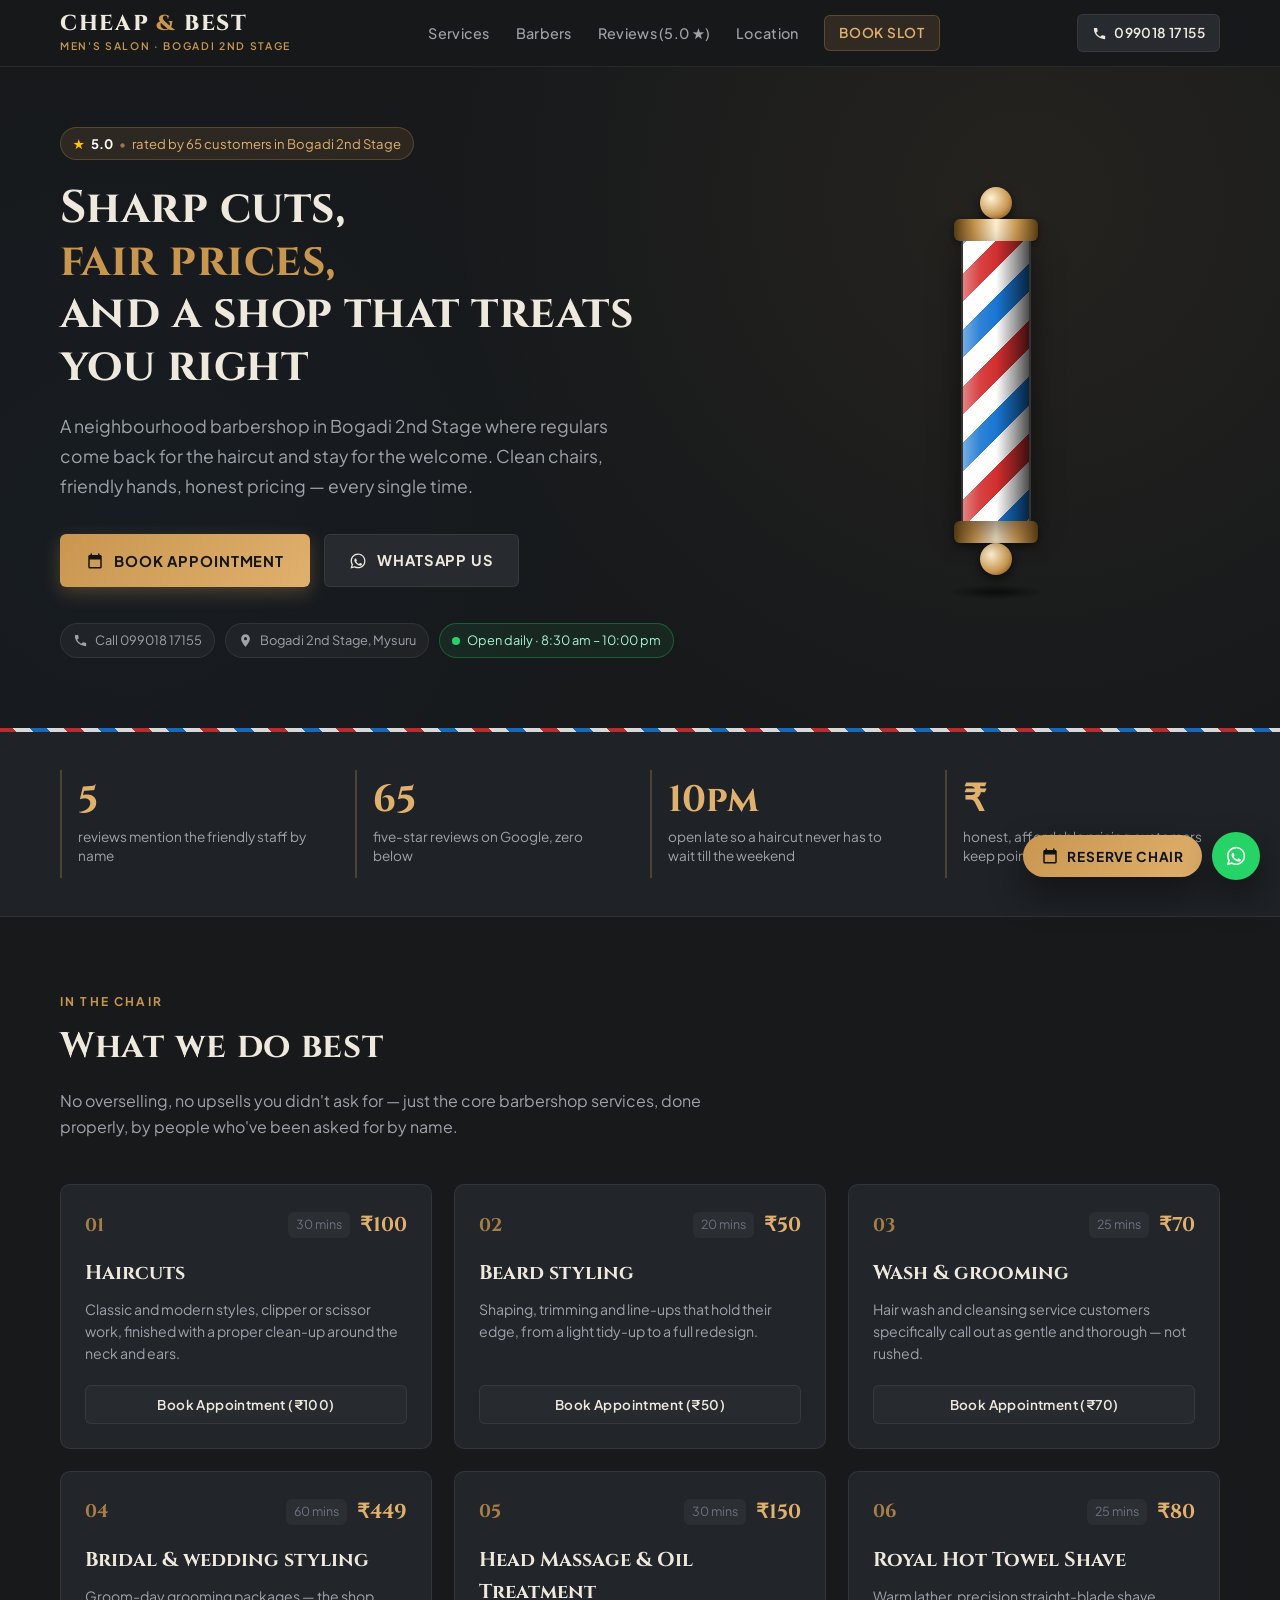
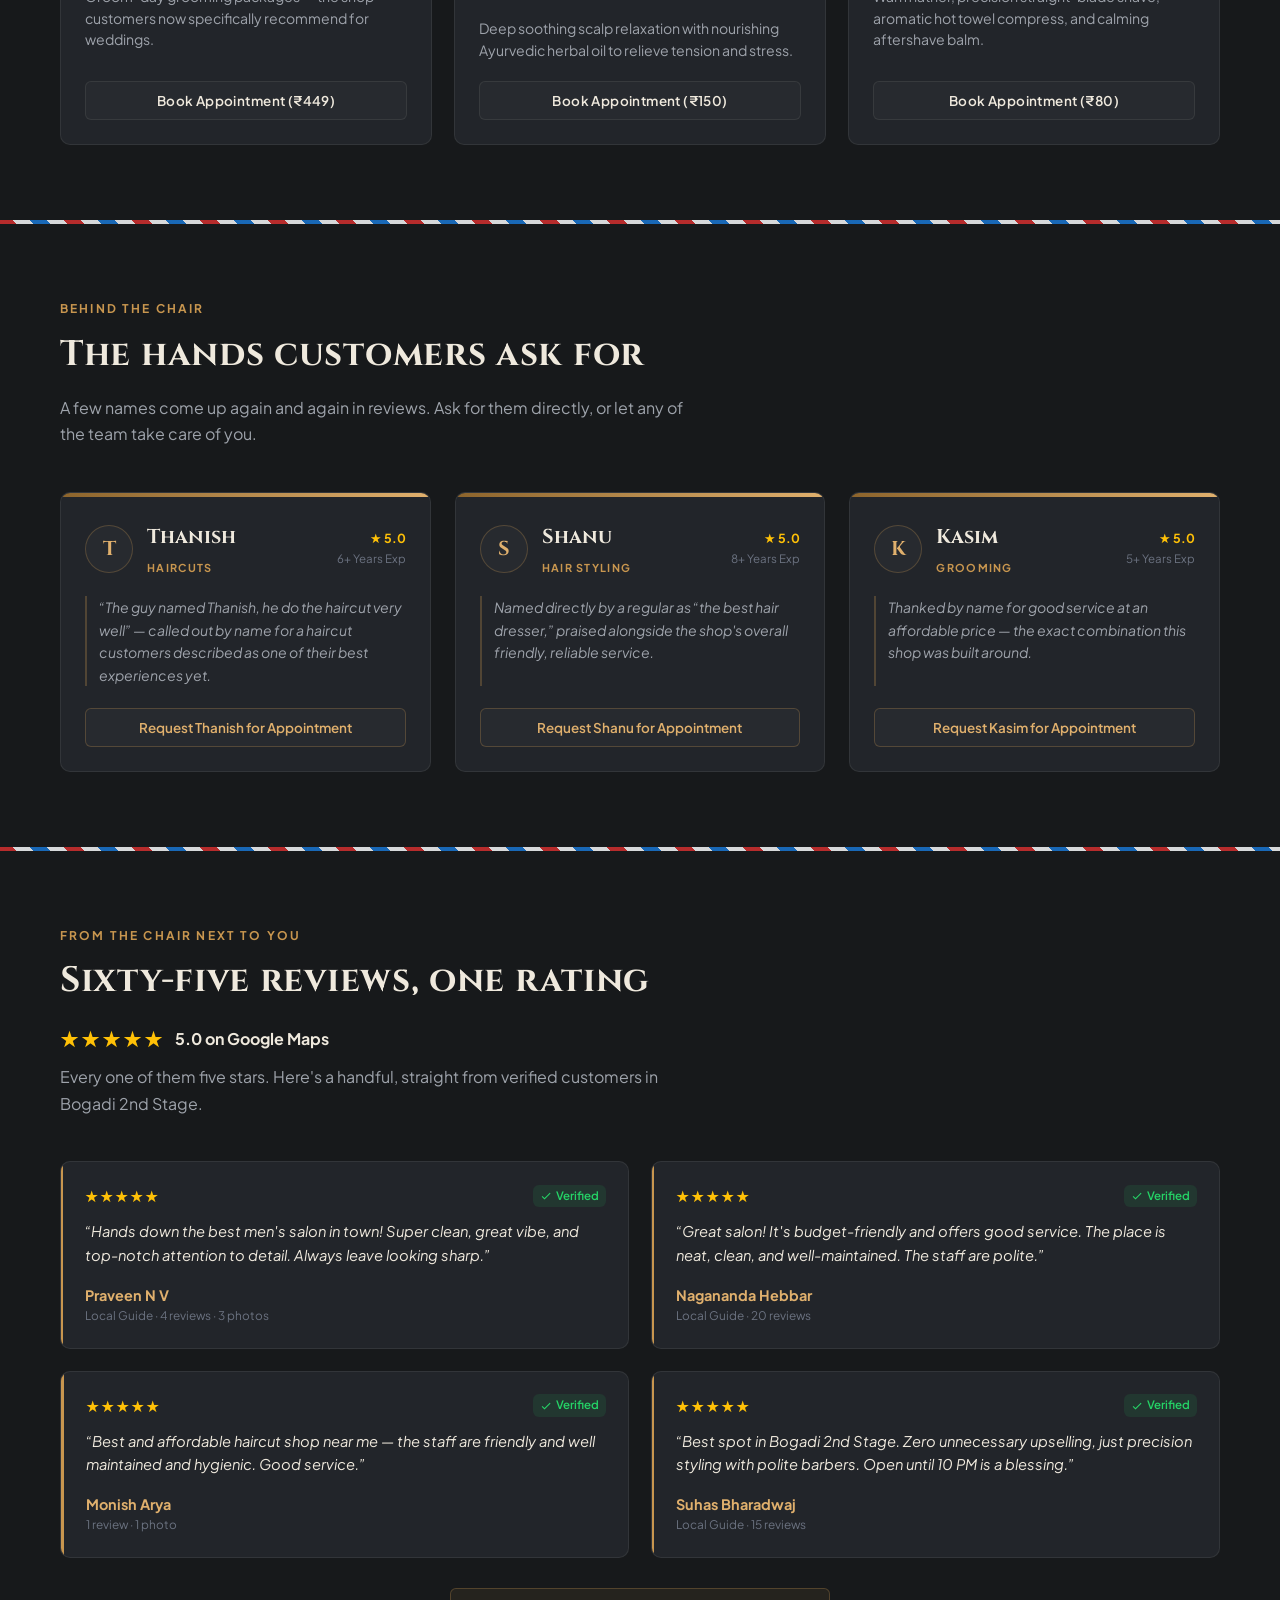
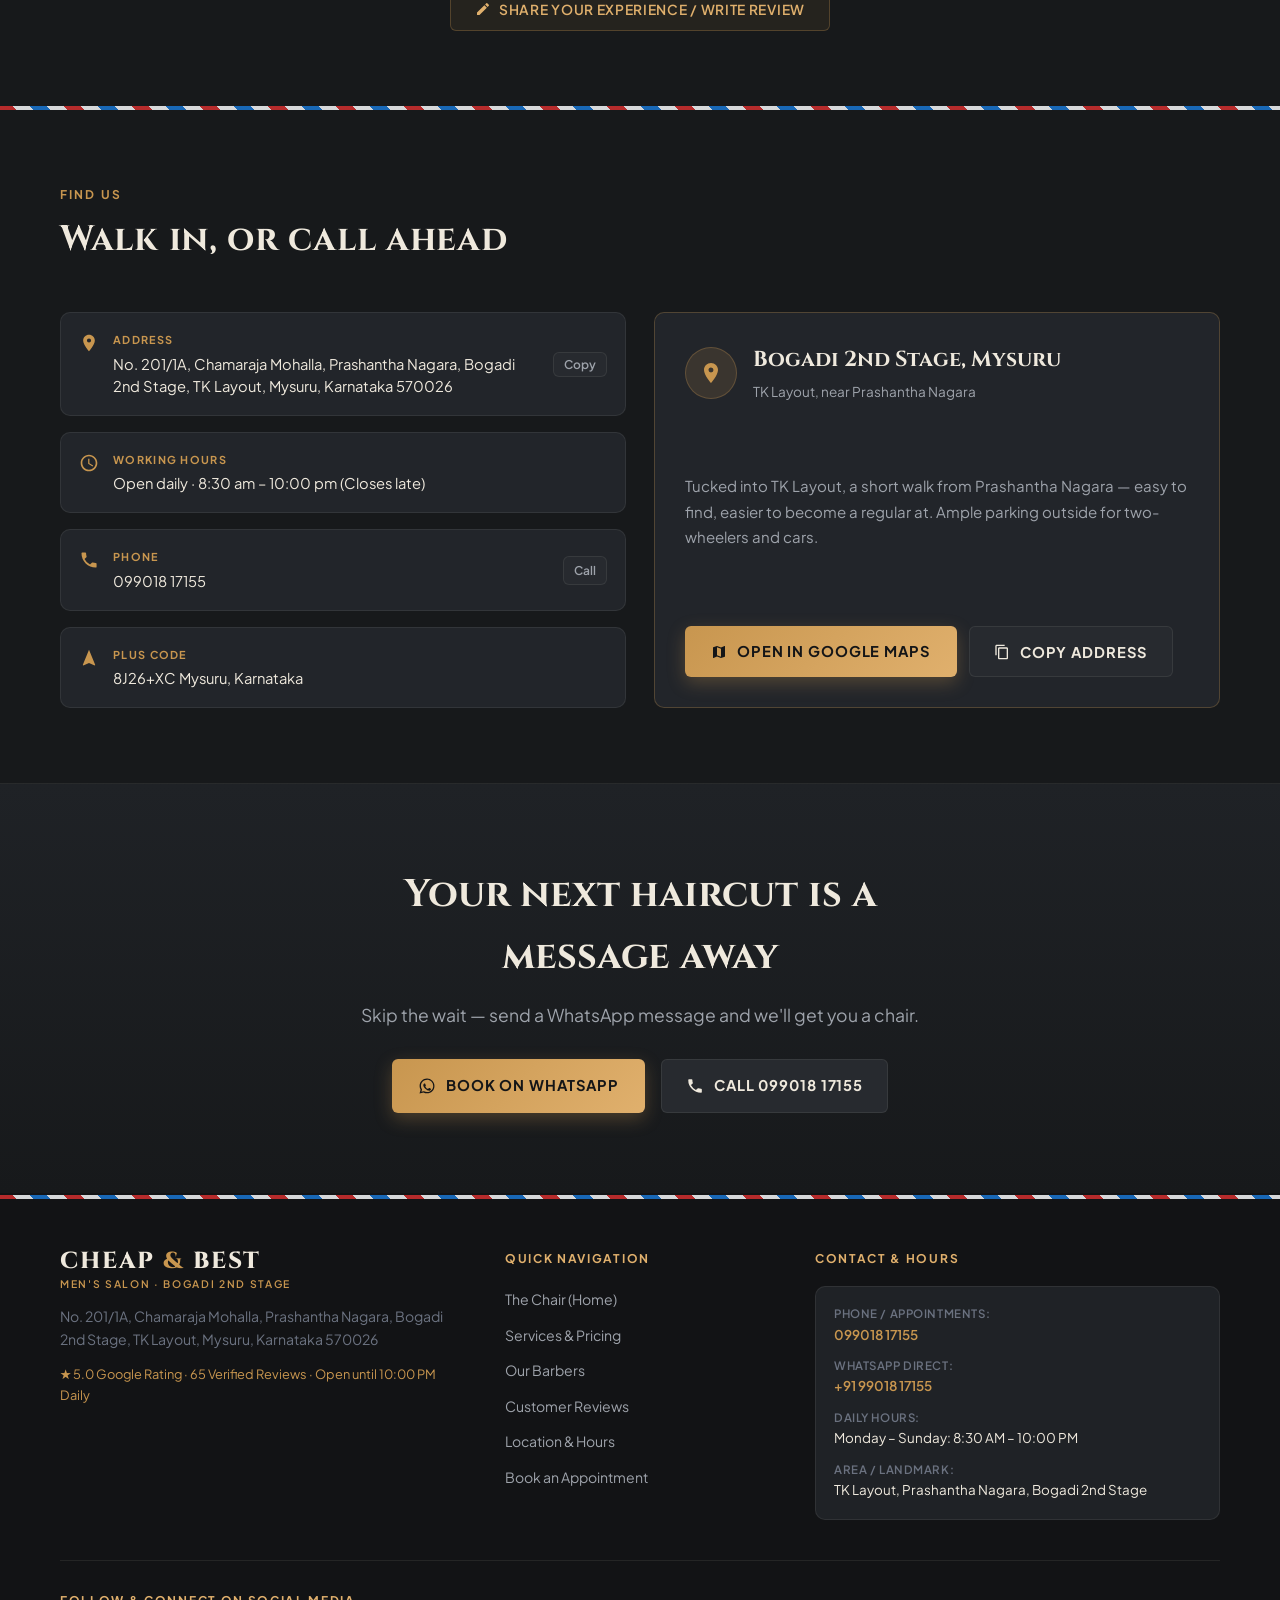
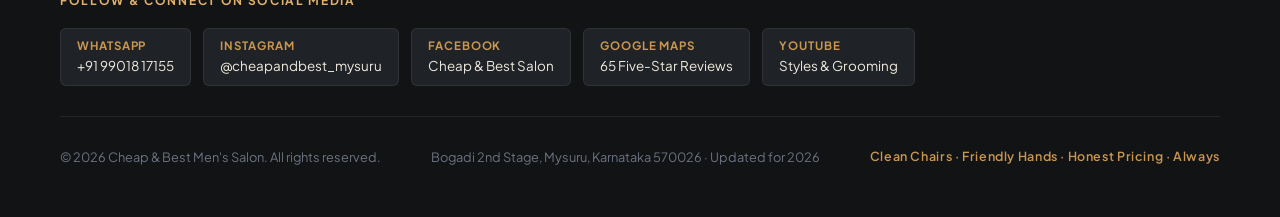
==== commit fda2d353: "refactor: reduce prices for all salon services" ====
--- a/index.html
+++ b/index.html
@@ -150,7 +150,7 @@
               <span class="service-num">01</span>
               <div class="service-meta">
                 <span class="service-duration">30 mins</span>
-                <span class="service-price">₹150</span>
+                <span class="service-price">₹100</span>
               </div>
             </div>
             <h3 class="service-title">Haircuts</h3>
@@ -158,7 +158,7 @@
               Classic and modern styles, clipper or scissor work, finished with a proper clean-up around the neck and ears.
             </p>
             <button class="btn-book-service" onclick="openBookingModal('Haircuts')">
-              Book Appointment (₹150)
+              Book Appointment (₹100)
             </button>
           </div>
 
@@ -168,7 +168,7 @@
               <span class="service-num">02</span>
               <div class="service-meta">
                 <span class="service-duration">20 mins</span>
-                <span class="service-price">₹100</span>
+                <span class="service-price">₹50</span>
               </div>
             </div>
             <h3 class="service-title">Beard styling</h3>
@@ -176,7 +176,7 @@
               Shaping, trimming and line-ups that hold their edge, from a light tidy-up to a full redesign.
             </p>
             <button class="btn-book-service" onclick="openBookingModal('Beard styling')">
-              Book Appointment (₹100)
+              Book Appointment (₹50)
             </button>
           </div>
 
@@ -186,7 +186,7 @@
               <span class="service-num">03</span>
               <div class="service-meta">
                 <span class="service-duration">25 mins</span>
-                <span class="service-price">₹120</span>
+                <span class="service-price">₹70</span>
               </div>
             </div>
             <h3 class="service-title">Wash &amp; grooming</h3>
@@ -194,7 +194,7 @@
               Hair wash and cleansing service customers specifically call out as gentle and thorough — not rushed.
             </p>
             <button class="btn-book-service" onclick="openBookingModal('Wash & grooming')">
-              Book Appointment (₹120)
+              Book Appointment (₹70)
             </button>
           </div>
 
@@ -204,7 +204,7 @@
               <span class="service-num">04</span>
               <div class="service-meta">
                 <span class="service-duration">60 mins</span>
-                <span class="service-price">₹499</span>
+                <span class="service-price">₹449</span>
               </div>
             </div>
             <h3 class="service-title">Bridal &amp; wedding styling</h3>
@@ -212,7 +212,7 @@
               Groom-day grooming packages — the shop customers now specifically recommend for weddings.
             </p>
             <button class="btn-book-service" onclick="openBookingModal('Bridal & wedding styling')">
-              Book Appointment (₹499)
+              Book Appointment (₹449)
             </button>
           </div>
 
@@ -222,7 +222,7 @@
               <span class="service-num">05</span>
               <div class="service-meta">
                 <span class="service-duration">30 mins</span>
-                <span class="service-price">₹200</span>
+                <span class="service-price">₹150</span>
               </div>
             </div>
             <h3 class="service-title">Head Massage &amp; Oil Treatment</h3>
@@ -230,7 +230,7 @@
               Deep soothing scalp relaxation with nourishing Ayurvedic herbal oil to relieve tension and stress.
             </p>
             <button class="btn-book-service" onclick="openBookingModal('Head Massage & Oil Treatment')">
-              Book Appointment (₹200)
+              Book Appointment (₹150)
             </button>
           </div>
 
@@ -240,7 +240,7 @@
               <span class="service-num">06</span>
               <div class="service-meta">
                 <span class="service-duration">25 mins</span>
-                <span class="service-price">₹130</span>
+                <span class="service-price">₹80</span>
               </div>
             </div>
             <h3 class="service-title">Royal Hot Towel Shave</h3>
@@ -248,7 +248,7 @@
               Warm lather, precision straight-blade shave, aromatic hot towel compress, and calming aftershave balm.
             </p>
             <button class="btn-book-service" onclick="openBookingModal('Royal Hot Towel Shave')">
-              Book Appointment (₹130)
+              Book Appointment (₹80)
             </button>
           </div>
         </div>
@@ -655,12 +655,12 @@
         <div class="form-group">
           <label class="form-label">1. CHOOSE SERVICE</label>
           <div class="chip-select-row" id="serviceOptions">
-            <label class="chip-option"><input type="radio" name="service" value="Haircuts (₹150)" checked><span>Haircuts (₹150)</span></label>
-            <label class="chip-option"><input type="radio" name="service" value="Beard styling (₹100)"><span>Beard styling (₹100)</span></label>
-            <label class="chip-option"><input type="radio" name="service" value="Wash & grooming (₹120)"><span>Wash &amp; grooming (₹120)</span></label>
-            <label class="chip-option"><input type="radio" name="service" value="Bridal & wedding styling (₹499)"><span>Wedding styling (₹499)</span></label>
-            <label class="chip-option"><input type="radio" name="service" value="Head Massage (₹200)"><span>Head Massage (₹200)</span></label>
-            <label class="chip-option"><input type="radio" name="service" value="Royal Hot Towel Shave (₹130)"><span>Royal Shave (₹130)</span></label>
+            <label class="chip-option"><input type="radio" name="service" value="Haircuts (₹100)" checked><span>Haircuts (₹100)</span></label>
+            <label class="chip-option"><input type="radio" name="service" value="Beard styling (₹50)"><span>Beard styling (₹50)</span></label>
+            <label class="chip-option"><input type="radio" name="service" value="Wash & grooming (₹70)"><span>Wash &amp; grooming (₹70)</span></label>
+            <label class="chip-option"><input type="radio" name="service" value="Bridal & wedding styling (₹449)"><span>Wedding styling (₹449)</span></label>
+            <label class="chip-option"><input type="radio" name="service" value="Head Massage (₹150)"><span>Head Massage (₹150)</span></label>
+            <label class="chip-option"><input type="radio" name="service" value="Royal Hot Towel Shave (₹80)"><span>Royal Shave (₹80)</span></label>
           </div>
         </div>
 
